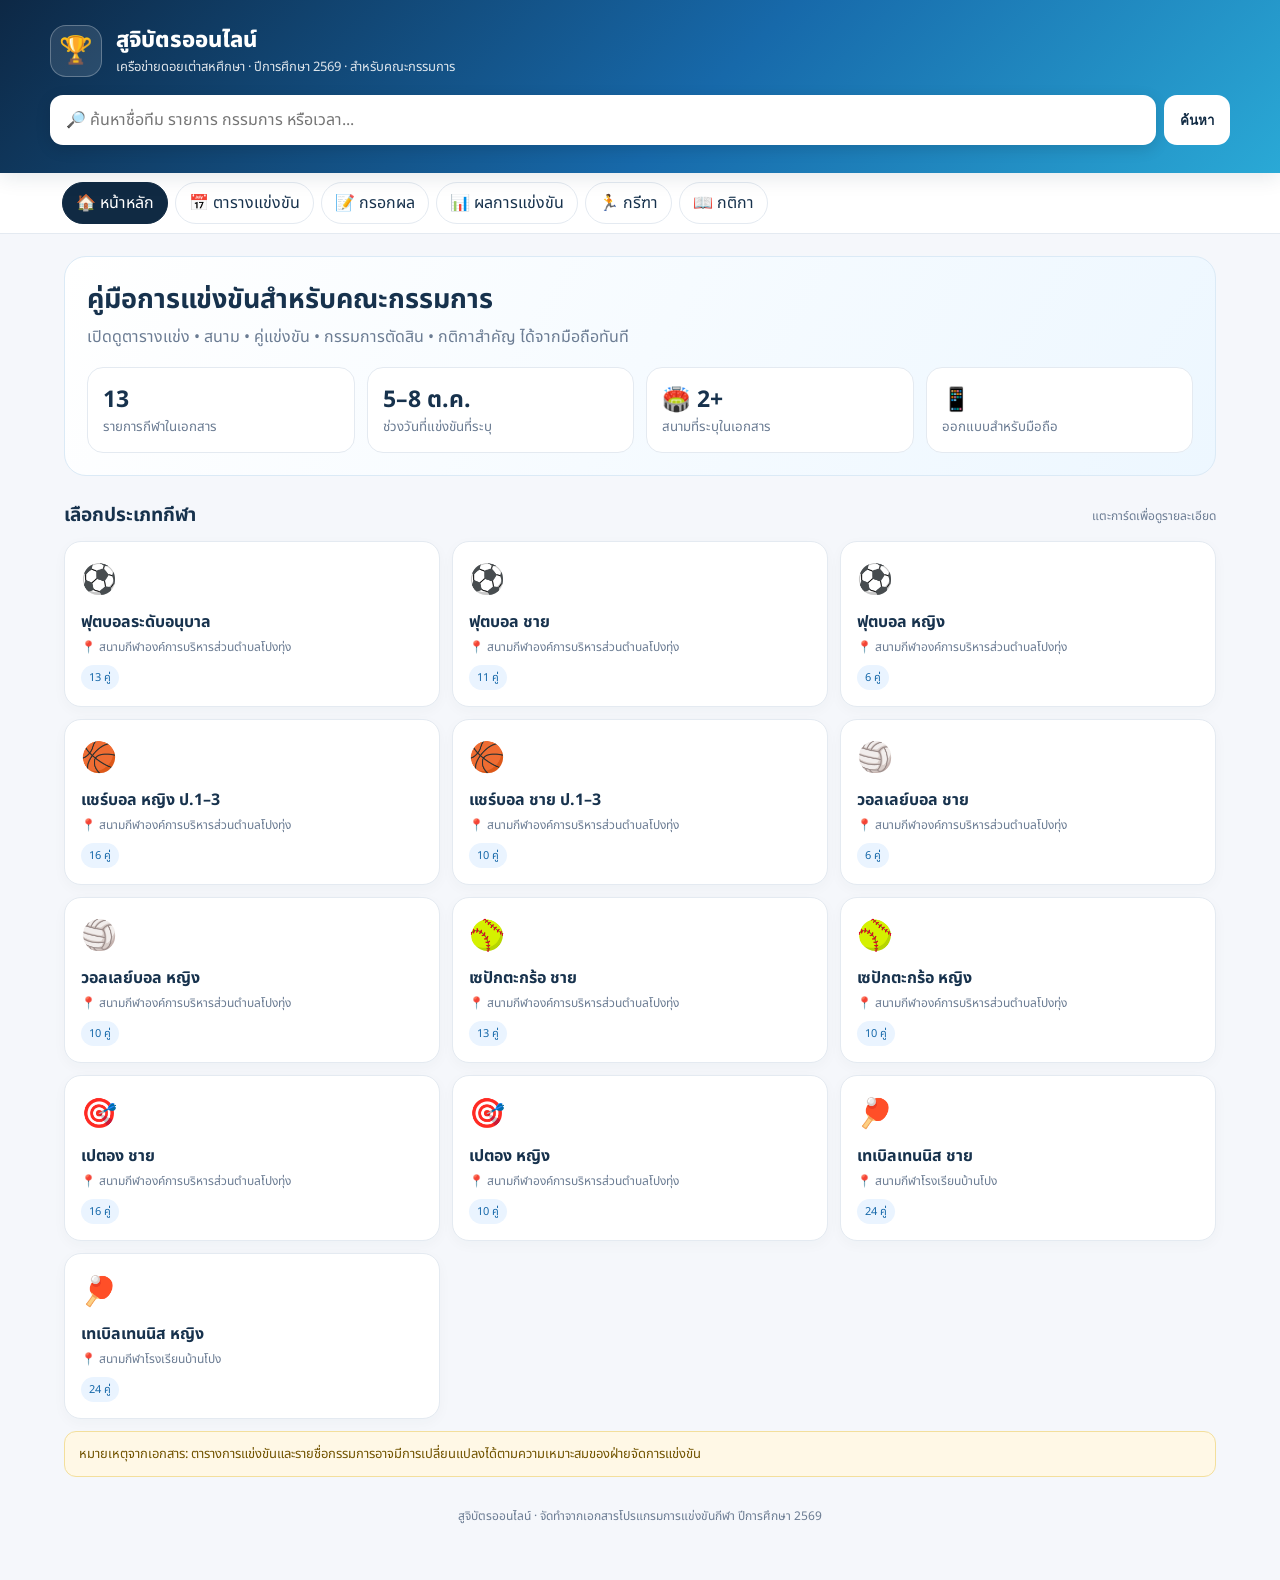
==== index.html @ 62647e03 "Add files via upload" ====
<!doctype html>
<html lang="th">
<head>
<meta charset="utf-8">
<meta name="viewport" content="width=device-width,initial-scale=1">
<title>สูจิบัตรออนไลน์ | เครือข่ายดอยเต่าสหศึกษา ปีการศึกษา 2569</title>
<meta name="description" content="สูจิบัตรออนไลน์และตารางการแข่งขัน สำหรับคณะกรรมการ เครือข่ายดอยเต่าสหศึกษา ปีการศึกษา 2569">
<link rel="preconnect" href="https://fonts.googleapis.com">
<link rel="preconnect" href="https://fonts.gstatic.com" crossorigin>
<link href="https://fonts.googleapis.com/css2?family=Noto+Sans+Thai:wght@400;500;600;700;800&display=swap" rel="stylesheet">
<style>
:root{--navy:#102a43;--blue:#1677ff;--sky:#eaf4ff;--gold:#f5b942;--green:#18a673;--red:#e55353;--bg:#f5f7fb;--card:#fff;--text:#17324d;--muted:#6b7c93;--line:#e4eaf1}
*{box-sizing:border-box}html{scroll-behavior:smooth}body{margin:0;background:var(--bg);color:var(--text);font-family:"Noto Sans Thai",sans-serif}
header{background:linear-gradient(135deg,#0d2845,#1769aa 55%,#2aa9d6);color:#fff;padding:24px 18px 28px;position:sticky;top:0;z-index:10;box-shadow:0 4px 20px #0b29451c}
.wrap{max-width:1180px;margin:auto}.brand{display:flex;gap:14px;align-items:center}.logo{width:52px;height:52px;border-radius:16px;background:#ffffff1c;border:1px solid #ffffff45;display:grid;place-items:center;font-size:27px}.title{font-size:22px;font-weight:800}.sub{opacity:.86;font-size:13px}
.search{margin-top:18px;display:flex;gap:8px}.search input{flex:1;padding:13px 16px;border:0;border-radius:13px;font:inherit;outline:none;box-shadow:0 4px 15px #0002}.search button{border:0;border-radius:13px;padding:0 16px;background:#fff;color:var(--navy);font-weight:700;cursor:pointer}
nav{background:#fff;border-bottom:1px solid var(--line);position:sticky;top:121px;z-index:9}.nav{display:flex;gap:7px;overflow:auto;padding:9px 12px}.nav button{white-space:nowrap;border:1px solid var(--line);background:#fff;color:var(--text);border-radius:999px;padding:8px 13px;font:inherit;cursor:pointer}.nav button.active{background:var(--navy);color:#fff;border-color:var(--navy)}
main{padding:22px 14px 55px}.hero{background:linear-gradient(120deg,#fff,#edf7ff);border:1px solid #dbeaf6;border-radius:22px;padding:22px;margin-bottom:18px}.hero h1{margin:0 0 5px;font-size:27px}.hero p{margin:0;color:var(--muted)}.cards{display:grid;grid-template-columns:repeat(4,1fr);gap:12px;margin-top:18px}.stat{background:#fff;border:1px solid var(--line);border-radius:16px;padding:15px}.stat b{font-size:23px}.stat small{display:block;color:var(--muted)}
.section-title{display:flex;align-items:center;justify-content:space-between;margin:25px 0 11px}.section-title h2{font-size:19px;margin:0}.section-title span{font-size:12px;color:var(--muted)}
.grid{display:grid;grid-template-columns:repeat(3,1fr);gap:12px}.sport{background:var(--card);border:1px solid var(--line);border-radius:17px;padding:16px;cursor:pointer;transition:.18s;box-shadow:0 4px 14px #17324d08}.sport:hover{transform:translateY(-2px);box-shadow:0 8px 24px #17324d14}.sport .icon{font-size:29px}.sport h3{margin:8px 0 4px;font-size:16px}.sport p{margin:0;color:var(--muted);font-size:12px}.tag{display:inline-block;margin-top:9px;background:var(--sky);color:#1769aa;border-radius:999px;padding:4px 8px;font-size:11px}
.panel{display:none}.panel.active{display:block}.back{border:0;background:#eaf4ff;color:#1264a0;border-radius:10px;padding:8px 12px;font:inherit;cursor:pointer;margin-bottom:12px}
.filters{display:flex;gap:8px;flex-wrap:wrap;margin:10px 0}.filters select,.filters input{padding:9px 11px;border:1px solid var(--line);border-radius:10px;background:#fff;font:inherit}
.table-wrap{background:#fff;border:1px solid var(--line);border-radius:15px;overflow:auto}table{width:100%;border-collapse:collapse;min-width:720px}th,td{padding:10px 11px;border-bottom:1px solid var(--line);font-size:13px;text-align:left}th{background:#f4f7fa;position:sticky;top:0;z-index:1}tr:last-child td{border-bottom:0}.match{font-weight:700}.time{color:#1264a0;font-weight:800}.ref{color:#596d82}
.rule{background:#fff;border:1px solid var(--line);border-radius:15px;padding:16px;margin-top:13px}.rule h3{margin:0 0 8px;font-size:16px}.rule ol{margin:0;padding-left:22px}.rule li{margin:5px 0;font-size:13px}
.score-btn{border:0;background:#1677ff;color:#fff;border-radius:10px;padding:8px 12px;font:inherit;font-weight:700;cursor:pointer}.score-btn.secondary{background:#eef4f9;color:#17324d}.score-input{width:72px;padding:9px;border:1px solid var(--line);border-radius:9px;text-align:center;font-size:18px;font-weight:800}.score-form{display:flex;align-items:center;gap:8px;flex-wrap:wrap}.status{display:inline-block;padding:4px 8px;border-radius:999px;font-size:11px;font-weight:700}.status.finished{background:#e8f7ef;color:#087443}.status.live{background:#fff1e4;color:#a04d00}.status.pending{background:#eef2f6;color:#64748b}.winner{font-weight:800;color:#087443}.notice{background:#fff8e6;border:1px solid #f3df9c;color:#725400;padding:12px 14px;border-radius:12px;font-size:13px;margin:12px 0}
.empty{text-align:center;color:var(--muted);padding:35px}.footer{margin-top:30px;text-align:center;color:var(--muted);font-size:12px}
@media(max-width:850px){.cards{grid-template-columns:repeat(2,1fr)}.grid{grid-template-columns:repeat(2,1fr)}nav{top:121px}}
@media(max-width:560px){header{position:relative}.title{font-size:18px}.sub{font-size:11px}.cards,.grid{grid-template-columns:1fr}.hero h1{font-size:22px}.search button{display:none}nav{position:sticky;top:0}}
</style>
</head>
<body>
<header>
 <div class="wrap">
  <div class="brand"><div class="logo">🏆</div><div><div class="title">สูจิบัตรออนไลน์</div><div class="sub">เครือข่ายดอยเต่าสหศึกษา · ปีการศึกษา 2569 · สำหรับคณะกรรมการ</div></div></div>
  <div class="search"><input id="globalSearch" placeholder="🔎 ค้นหาชื่อทีม รายการ กรรมการ หรือเวลา..."><button onclick="doSearch()">ค้นหา</button></div>
 </div>
</header>
<nav><div class="wrap nav">
<button class="active" onclick="showHome(this)">🏠 หน้าหลัก</button>
<button onclick="showAll(this)">📅 ตารางแข่งขัน</button>
<button onclick="showScore(this)">📝 กรอกผล</button>
<button onclick="showResults(this)">📊 ผลการแข่งขัน</button>
<button onclick="showAthletics(this)">🏃 กรีฑา</button>
<button onclick="showRules(this)">📖 กติกา</button>
</div></nav>
<main class="wrap">
<section id="home" class="panel active">
 <div class="hero"><h1>คู่มือการแข่งขันสำหรับคณะกรรมการ</h1><p>เปิดดูตารางแข่ง • สนาม • คู่แข่งขัน • กรรมการตัดสิน • กติกาสำคัญ ได้จากมือถือทันที</p>
  <div class="cards"><div class="stat"><b>13</b><small>รายการกีฬาในเอกสาร</small></div><div class="stat"><b>5–8 ต.ค.</b><small>ช่วงวันที่แข่งขันที่ระบุ</small></div><div class="stat"><b>🏟️ 2+</b><small>สนามที่ระบุในเอกสาร</small></div><div class="stat"><b>📱</b><small>ออกแบบสำหรับมือถือ</small></div></div>
 </div>
 <div class="section-title"><h2>เลือกประเภทกีฬา</h2><span>แตะการ์ดเพื่อดูรายละเอียด</span></div>
 <div id="sportGrid" class="grid"></div>
 <div class="notice">หมายเหตุจากเอกสาร: ตารางการแข่งขันและรายชื่อกรรมการอาจมีการเปลี่ยนแปลงได้ตามความเหมาะสมของฝ่ายจัดการแข่งขัน</div>
</section>

<section id="all" class="panel"><button class="back" onclick="goHome()">← กลับหน้าหลัก</button><div class="section-title"><h2>ตารางการแข่งขันทั้งหมด</h2><span id="countAll"></span></div><div class="filters"><select id="sportFilter" onchange="renderAll()"></select><select id="dateFilter" onchange="renderAll()"><option value="">ทุกวัน</option><option>5 ต.ค.69</option><option>6 ต.ค.69</option><option>7 ต.ค.69</option><option>8 ต.ค.69</option></select></div><div id="allTable"></div></section>

<section id="detail" class="panel"><button class="back" onclick="goHome()">← กลับประเภทกีฬา</button><div id="detailContent"></div></section>


<section id="score" class="panel"><button class="back" onclick="goHome()">← กลับหน้าหลัก</button><div class="hero"><h1>📝 กรอกผลการแข่งขัน</h1><p>กรรมการกรอกคะแนนแล้วกดบันทึก ข้อมูลจะส่งเข้าฐานข้อมูลกลาง</p></div><div class="notice" id="apiNotice">กำลังตรวจสอบการเชื่อมต่อฐานข้อมูล...</div><div class="filters"><select id="scoreSport" onchange="renderScoreMatches()"></select><select id="scoreDate" onchange="renderScoreMatches()"><option value="">ทุกวัน</option><option>5 ต.ค.69</option><option>6 ต.ค.69</option><option>7 ต.ค.69</option><option>8 ต.ค.69</option></select><input id="scoreSearch" oninput="renderScoreMatches()" placeholder="ค้นหาทีม / คู่..."></div><div id="scoreTable"></div></section>

<section id="results" class="panel"><button class="back" onclick="goHome()">← กลับหน้าหลัก</button><div class="hero"><h1>📊 ผลการแข่งขัน</h1><p>ผลที่บันทึกจากคณะกรรมการทั้งหมด แสดงจากฐานข้อมูลกลาง</p></div><div class="filters"><select id="resultSport" onchange="renderResults()"></select><select id="resultStatus" onchange="renderResults()"><option value="">ทุกสถานะ</option><option value="finished">แข่งขันเสร็จ</option><option value="live">กำลังแข่งขัน</option><option value="pending">ยังไม่แข่ง</option></select></div><div id="resultTable"></div></section>

<section id="athletics" class="panel"><button class="back" onclick="goHome()">← กลับหน้าหลัก</button><div class="hero"><h1>🏃 กรีฑา</h1><p>ประเภทการแข่งขันและตารางช่องวิ่ง ปีการศึกษา 2569</p></div><div id="athTable"></div></section>

<section id="rules" class="panel"><button class="back" onclick="goHome()">← กลับหน้าหลัก</button><div class="section-title"><h2>กติกาและหมายเหตุ</h2></div><div id="rulesContent"></div></section>
<div class="footer">สูจิบัตรออนไลน์ · จัดทำจากเอกสารโปรแกรมการแข่งขันกีฬา ปีการศึกษา 2569</div>
</main>

<script>
const sports=[
{n:"ฟุตบอลระดับอนุบาล",icon:"⚽",venue:"สนามกีฬาองค์การบริหารส่วนตำบลโปงทุ่ง",rules:["ผู้เล่นลงสนามฝั่งละ 5 คน รวมผู้รักษาประตู","ทีมชนะ 3 คะแนน เสมอ 1 คะแนน แพ้ 0 คะแนน","เปลี่ยนตัวเข้า-ออกสนามได้ตลอดเวลา","แต้มเท่ากันให้นับลูกได้เสีย หากยังเท่ากันให้จับฉลาก","รอบรองและรอบชิง หากเสมอให้ยิงจุดโทษ","ครึ่งละ 10 นาที พักครึ่ง 5 นาที"],matches:[
["1","6 ต.ค.69","09.00","ชุมชนดอยเต่า","แม่บวน","A","นายตรีวุธ ปูนพันธ์ฉาย"],["2","6 ต.ค.69","09.30","แม่ตูบ","บ้านไร่","B","นายทวีศักดิ์ สิงห์ทะ"],["3","6 ต.ค.69","10.00","ฉิมพลี","เกาะหลวง","B","นายเฉลิมพล จันทร์แดง"],["4","6 ต.ค.69","10.30","ชุมชนดอยเต่า","งิ้วสูง","A","นายตรีวุธ ปูนพันธ์ฉาย"],["5","6 ต.ค.69","11.00","แม่ตูบ","ฉิมพลี","B","นายทวีศักดิ์ สิงห์ทะ"],["6","6 ต.ค.69","11.30","บ้านไร่","เกาะหลวง","B","นายเฉลิมพล จันทร์แดง"],["7","6 ต.ค.69","13.00","แม่บวน","งิ้วสูง","A","นายตรีวุธ ปูนพันธ์ฉาย"],["8","6 ต.ค.69","13.30","แม่ตูบ","เกาะหลวง","B","นายทวีศักดิ์ สิงห์ทะ"],["9","6 ต.ค.69","14.00","บ้านไร่","ฉิมพลี","B","นายเฉลิมพล จันทร์แดง"],["10","7 ต.ค.69","09.00","ที่ 1 สาย A","ที่ 2 สาย B","",""],["11","7 ต.ค.69","09.30","ที่ 1 สาย B","ที่ 2 สาย A","",""],["12","7 ต.ค.69","10.00","ผู้แพ้คู่ 10","ผู้แพ้คู่ 11","ชิงที่ 3",""],["13","7 ต.ค.69","10.30","ผู้ชนะคู่ 10","ผู้ชนะคู่ 11","ชิงที่ 1",""]]},
{n:"ฟุตบอล ชาย",icon:"⚽",venue:"สนามกีฬาองค์การบริหารส่วนตำบลโปงทุ่ง",rules:["ผู้เล่นลงสนามฝั่งละ 7 คน รวมผู้รักษาประตู","ทีมชนะ 3 คะแนน เสมอ 1 คะแนน แพ้ 0 คะแนน","เปลี่ยนตัวได้ 5 คน รวมผู้รักษาประตู และผู้เล่นที่ออกแล้วลงกลับไม่ได้","แต้มเท่ากันให้นับลูกได้เสีย หากยังเท่ากันให้จับฉลาก","รอบรองและรอบชิง หากเสมอให้ยิงจุดโทษ","ครึ่งละ 15 นาที พักครึ่ง 5 นาที","สวมถุงเท้ายาวและสนับหน้าแข้ง (ถ้ามี)","ใบเหลือง 2 ใบ พัก 1 นัด และล้างใบเหลืองในรอบรอง","ใบแดง พักการแข่งขัน 1 นัด"],matches:[
["1","6 ต.ค.69","08.00","ฉิมพลี","บ้านโปง","A","นายทนงศักดิ์ แก้ววงษ์"],["2","6 ต.ค.69","09.00","เกาะหลวง","แม่บวน","B","นายวัฒธีระ หนูขาว"],["3","6 ต.ค.69","10.00","ฉิมพลี","แม่ตูบ","A","นายเจษฎา ถาเป็ง"],["4","6 ต.ค.69","11.00","เกาะหลวง","ชุมชนดอยเต่า","B","นายมานพ บุปผาศรีธารา"],["5","6 ต.ค.69","12.00","บ้านโปง","แม่ตูบ","A","นายมติชน รู้เที่ยง"],["6","6 ต.ค.69","13.00","แม่บวน","ชุมชนดอยเต่า","B","นายทนงศักดิ์ แก้ววงษ์"],["7","7 ต.ค.69","09.00","ที่ 1 สาย A","ที่ 2 สาย B","",""],["8","7 ต.ค.69","10.00","ที่ 1 สาย B","ที่ 2 สาย A","",""],["9","7 ต.ค.69","13.00","ผู้แพ้คู่ 7","ผู้แพ้คู่ 8","ชิงที่ 3",""],["10","8 ต.ค.69","14.30","มัธยม","VIP","",""],["11","8 ต.ค.69","15.30","ผู้ชนะคู่ 7","ผู้ชนะคู่ 8","ชิงที่ 1",""]]},
{n:"ฟุตบอล หญิง",icon:"⚽",venue:"สนามกีฬาองค์การบริหารส่วนตำบลโปงทุ่ง",rules:["ผู้เล่นลงสนามฝั่งละ 7 คน รวมผู้รักษาประตู","ทีมชนะ 3 คะแนน เสมอ 1 คะแนน แพ้ 0 คะแนน","เปลี่ยนตัวเข้า-ออกสนามได้ตลอดเวลา","แต้มเท่ากันให้นับลูกได้เสีย หากยังเท่ากันให้จับฉลาก","รอบรองและรอบชิง หากเสมอให้ยิงจุดโทษ","ครึ่งละ 10 นาที พักครึ่ง 5 นาที"],matches:[
["1","6 ต.ค.69","14.00","บ้านแม่ตูบ","บ้านเกาะหลวง","","นายเจษฎา ถาเป็ง"],["2","6 ต.ค.69","15.00","บ้านแม่บวน","บ้านฉิมพลี","","นายทนงศักดิ์ แก้ววงษ์"],["3","7 ต.ค.69","11.00","บ้านเกาะหลวง","บ้านฉิมพลี","","นายมติชน รู้เที่ยง"],["4","7 ต.ค.69","12.00","บ้านแม่ตูบ","บ้านแม่บวน","","นายวัฒธีระ หนูขาว"],["5","7 ต.ค.69","14.00","บ้านฉิมพลี","บ้านแม่ตูบ","","นายมติชน รู้เที่ยง"],["6","7 ต.ค.69","15.00","บ้านแม่บวน","บ้านเกาะหลวง","","นายมานพ บุปผาศรีธารา"]]},
{n:"แชร์บอล หญิง ป.1–3",icon:"🏀",venue:"สนามกีฬาองค์การบริหารส่วนตำบลโปงทุ่ง",rules:["ทีมแข่งขันทีมละ 7 คน","รอบคัดเลือกและรอบรอง ครึ่งละ 10 นาที พัก 5 นาที","รอบชิงที่ 3 และรอบชิงชนะเลิศ ครึ่งละ 15 นาที พัก 10 นาที"],matches:[
["1","5 ต.ค.69","08.00","ชุมชนดอยเต่า","เกาะหลวง","A","นายรัตติศาสตร์ อินต๊ะ"],["2","5 ต.ค.69","08.40","ฉิมพลี","บ้านโปง","B","นายไมตรี บรรพตตระหง่าน"],["3","5 ต.ค.69","09.20","ชุมชนดอยเต่า","แม่ตูบ","A","นายมานพ บุปผาศรีธารา"],["4","5 ต.ค.69","10.00","ฉิมพลี","โปงทุ่ง","B","นายรัตติศาสตร์ อินต๊ะ"],["5","5 ต.ค.69","10.40","ชุมชนดอยเต่า","บ้านไร่","A","นายไมตรี บรรพตตระหง่าน"],["6","5 ต.ค.69","11.20","ฉิมพลี","แม่บวน","B","นายมานพ บุปผาศรีธารา"],["7","5 ต.ค.69","12.00","เกาะหลวง","แม่ตูบ","A","นายรัตติศาสตร์ อินต๊ะ"],["8","5 ต.ค.69","12.40","บ้านโปง","โปงทุ่ง","B","นายไมตรี บรรพตตระหง่าน"],["9","5 ต.ค.69","13.20","เกาะหลวง","บ้านไร่","A","นายมานพ บุปผาศรีธารา"],["10","5 ต.ค.69","14.00","บ้านโปง","แม่บวน","B","นายไมตรี บรรพตตระหง่าน"],["11","5 ต.ค.69","14.40","แม่ตูบ","บ้านไร่","A","นายรัตติศาสตร์ อินต๊ะ"],["12","5 ต.ค.69","15.20","โปงทุ่ง","แม่บวน","B","นายมานพ บุปผาศรีธารา"],["13","6 ต.ค.69","09.00","ที่ 1 สาย A","ที่ 2 สาย B","",""],["14","6 ต.ค.69","09.40","ที่ 1 สาย B","ที่ 2 สาย A","",""],["15","6 ต.ค.69","11.00","ผู้แพ้คู่ 13","ผู้แพ้คู่ 14","ชิงที่ 3",""],["16","6 ต.ค.69","11.40","ผู้ชนะคู่ 13","ผู้ชนะคู่ 14","ชิงที่ 1",""]]},
{n:"แชร์บอล ชาย ป.1–3",icon:"🏀",venue:"สนามกีฬาองค์การบริหารส่วนตำบลโปงทุ่ง",rules:["ทีมแข่งขันทีมละ 7 คน","รอบคัดเลือกและรอบรอง ครึ่งละ 10 นาที พัก 5 นาที","รอบชิงที่ 3 และรอบชิงชนะเลิศ ครึ่งละ 15 นาที พัก 10 นาที"],matches:[
["1","5 ต.ค.69","08.00","ถิ่นสำราญ","เกาะหลวง","A","นายเจษฎา ถาเป็ง"],["2","5 ต.ค.69","08.40","บ้านโปง","แม่บวน","B","นายทนงศักดิ์ แก้ววงษ์"],["3","5 ต.ค.69","09.20","ถิ่นสำราญ","ฉิมพลี","A","นายสาโรจน์ อินทะจักษุ์"],["4","5 ต.ค.69","10.00","บ้านโปง","บ้านไร่","B","นายเจษฎา ถาเป็ง"],["5","5 ต.ค.69","10.40","เกาะหลวง","ฉิมพลี","A","นายทนงศักดิ์ แก้ววงษ์"],["6","5 ต.ค.69","11.20","แม่บวน","บ้านไร่","B","นายสาโรจน์ อินทะจักษุ์"],["7","6 ต.ค.69","09.00","ที่ 1 สาย A","ที่ 2 สาย B","",""],["8","6 ต.ค.69","09.40","ที่ 1 สาย B","ที่ 2 สาย A","",""],["9","6 ต.ค.69","11.00","ผู้แพ้คู่ 7","ผู้แพ้คู่ 8","ชิงที่ 3",""],["10","6 ต.ค.69","11.40","ผู้ชนะคู่ 7","ผู้ชนะคู่ 8","ชิงที่ 1",""]]},
{n:"วอลเลย์บอล ชาย",icon:"🏐",venue:"สนามกีฬาองค์การบริหารส่วนตำบลโปงทุ่ง",rules:["ชนะ 2 ใน 3 เซต","อันดับ 1 และ 2 ของสายเข้ารอบรองชนะเลิศ","เปลี่ยนตัวได้ตามคู่ของตน และผู้เล่นเดิมที่ออกสามารถกลับมาเล่นได้","ใช้กติกาและระเบียบของสมาคมวอลเลย์บอลแห่งประเทศไทยโดยอนุโลม","ทีมชนะได้ 3 คะแนน; คะแนนเท่ากันนับเซต และคะแนนรวมของแต่ละเซต"],matches:[
["1","6 ต.ค.69","09.00","บ้านเกาะหลวง","บ้านแม่บวน","","นายมนตรี ก๋องตา"],["2","6 ต.ค.69","10.00","บ้านไร่","ชุมชนบ้านดอยเต่า","","นายเอกพล ตายา"],["3","6 ต.ค.69","12.00","บ้านเกาะหลวง","บ้านไร่","","นางชลธิชา ไชยแก้ว"],["4","6 ต.ค.69","13.00","บ้านแม่บวน","ชุมชนบ้านดอยเต่า","","นายประการ เมืองมานิตย์"],["5","6 ต.ค.69","15.00","บ้านเกาะหลวง","ชุมชนบ้านดอยเต่า","","นางสาวอนุศรา นาใจ"],["6","6 ต.ค.69","16.00","บ้านแม่บวน","บ้านไร่","","นางสาวดวงฤดี สิงขรบรรจง"]]},
{n:"วอลเลย์บอล หญิง",icon:"🏐",venue:"สนามกีฬาองค์การบริหารส่วนตำบลโปงทุ่ง",rules:["ชนะ 2 ใน 3 เซต; อันดับ 1 และ 2 ของสายเข้ารอบรองชนะเลิศ","เปลี่ยนตัวได้ตามคู่ของตน และผู้เล่นเดิมที่ออกสามารถกลับมาเล่นได้","ใช้กติกาและระเบียบของสมาคมวอลเลย์บอลแห่งประเทศไทยโดยอนุโลม","ทีมชนะได้ 3 คะแนน; คะแนนเท่ากันนับเซต และคะแนนรวมของแต่ละเซต"],matches:[
["1","5 ต.ค.69","08.00","โปงทุ่ง","แม่บวน","A","นายเอกพล ตายา"],["2","5 ต.ค.69","09.00","บ้านโปง","ชุมชนดอยเต่า","B","นายมนตรี ก๋องตา"],["3","5 ต.ค.69","10.00","โปงทุ่ง","เกาะหลวง","A","นางชลธิชา ไชยแก้ว"],["4","5 ต.ค.69","11.00","บ้านโปง","บ้านไร่","B","นายประการ เมืองมานิตย์"],["5","5 ต.ค.69","12.00","แม่บวน","เกาะหลวง","A","น.ส.พิมพ์ประกาย วิริยาภิบาล"],["6","5 ต.ค.69","13.00","ชุมชนดอยเต่า","บ้านไร่","B","นางสาวอนุศรา นาใจ"],["7","5 ต.ค.69","14.00","ที่ 1 สาย A","ที่ 2 สาย B","",""],["8","5 ต.ค.69","15.00","ที่ 1 สาย B","ที่ 2 สาย A","",""],["9","5 ต.ค.69","16.00","ผู้แพ้คู่ 7","ผู้แพ้คู่ 8","ชิงที่ 3",""],["10","5 ต.ค.69","17.00","ผู้ชนะคู่ 7","ผู้ชนะคู่ 8","ชิงที่ 1",""]]},
{n:"เซปักตะกร้อ ชาย",icon:"🥎",venue:"สนามกีฬาองค์การบริหารส่วนตำบลโปงทุ่ง",rules:["ผลแพ้-ชนะใช้ระบบ 2 ใน 3 เซต","แข่งขันเซตละ 15 แต้ม; หากเสมอให้ถึง 17 แต้มก่อน","การเสิร์ฟเปลี่ยนฝั่งละ 1 ครั้ง ไม่ว่าทีมใดได้หรือเสียคะแนน","เซตที่ 3 เมื่อทีมใดถึง 8 แต้มให้สลับข้าง","รายละเอียดอื่นให้ยึดกติกาตามเอกสารการแข่งขัน"],matches:[
["1","6 ต.ค.69","09.00","เกาะหลวง","แม่ตูบ","A","นายธวัฒน์ อินต๊ะก๋อง"],["2","6 ต.ค.69","10.00","บ้านโปง","ฉิมพลี","B","นายมงคล วงค์กันยา"],["3","6 ต.ค.69","11.00","แม่บวน","บ้านไร่","B","นายฉลอง ใจเร่ง"],["4","6 ต.ค.69","12.00","เกาะหลวง","งิ้วสูง","A","นายนพรัตน์ เจริญผล"],["5","6 ต.ค.69","13.00","บ้านโปง","แม่บวน","B","นายสรรค์ธวัฒน์ สมป้อม"],["6","6 ต.ค.69","14.00","ฉิมพลี","บ้านไร่","B","นายมงคล วงค์กันยา"],["7","6 ต.ค.69","15.00","แม่ตูบ","งิ้วสูง","A","นายธวัฒน์ อินต๊ะก๋อง"],["8","6 ต.ค.69","16.00","บ้านโปง","บ้านไร่","B","นายนพรัตน์ เจริญผล"],["9","6 ต.ค.69","17.00","ฉิมพลี","แม่บวน","B","นายฉลอง ใจเร่ง"],["10","7 ต.ค.69","09.00","ที่ 1 สาย A","ที่ 2 สาย B","",""],["11","7 ต.ค.69","10.00","ที่ 1 สาย B","ที่ 2 สาย A","",""],["12","7 ต.ค.69","13.00","ผู้แพ้คู่ 10","ผู้แพ้คู่ 11","ชิงที่ 3",""],["13","7 ต.ค.69","14.00","ผู้ชนะคู่ 10","ผู้ชนะคู่ 11","ชิงที่ 1",""]]},
{n:"เซปักตะกร้อ หญิง",icon:"🥎",venue:"สนามกีฬาองค์การบริหารส่วนตำบลโปงทุ่ง",rules:["ผลแพ้-ชนะใช้ระบบ 2 ใน 3 เซต","แข่งขันเซตละ 15 แต้ม; หากเสมอให้ถึง 17 แต้มก่อน","การเสิร์ฟเปลี่ยนฝั่งละ 1 ครั้ง","เซตที่ 3 เมื่อทีมใดถึง 8 แต้มให้สลับข้าง","รายละเอียดอื่นให้ยึดกติกาตามเอกสารการแข่งขัน"],matches:[
["1","5 ต.ค.69","08.00","งิ้วสูง","ฉิมพลี","A","นายนพรัตน์ เจริญผล"],["2","5 ต.ค.69","09.00","บ้านไร่","เกาะหลวง","B","นายสรรค์ธวัฒน์ สมป้อม"],["3","5 ต.ค.69","10.00","งิ้วสูง","แม่บวน","A","นายฉลอง ใจเร่ง"],["4","5 ต.ค.69","11.00","บ้านไร่","บ้านโปง","B","นายมงคล วงค์กันยา"],["5","5 ต.ค.69","12.00","ฉิมพลี","แม่บวน","A","นายธวัฒน์ อินต๊ะก๋อง"],["6","5 ต.ค.69","13.00","เกาะหลวง","บ้านโปง","B","นายนพรัตน์ เจริญผล"],["7","5 ต.ค.69","14.00","ที่ 1 สาย A","ที่ 2 สาย B","",""],["8","5 ต.ค.69","15.00","ที่ 1 สาย B","ที่ 2 สาย A","",""],["9","5 ต.ค.69","16.00","ผู้แพ้คู่ 7","ผู้แพ้คู่ 8","ชิงที่ 3",""],["10","5 ต.ค.69","17.00","ผู้ชนะคู่ 7","ผู้ชนะคู่ 8","ชิงที่ 1",""]]},
{n:"เปตอง ชาย",icon:"🎯",venue:"สนามกีฬาองค์การบริหารส่วนตำบลโปงทุ่ง",rules:["รอบแรก 1 เซต 13 คะแนน","รอบรองชนะเลิศ–ชิงชนะเลิศ 2 ใน 3 เซต เซตละ 11 คะแนน","มาช้ากว่า 15 นาที ปรับแพ้ทุกเซตการแข่งขัน","รอบแรกอันดับ 1 และ 2 ของแต่ละสายผ่านเข้ารอบ","แต้มเท่ากันนับลูกได้เสีย หากเท่ากันให้จับฉลาก","นอกเหนือจากนี้ยึดกติกาสมาคมเปตองแห่งประเทศไทย"],matches:[
["1","6 ต.ค.69","08.00","ชุมชนดอยเต่า","ฉิมพลี","A","นางศุกร์ศิริ ก๋องตา"],["2","6 ต.ค.69","09.00","ผาจุก","แม่บวน","B","นางสาวมยุรา มณีเกี๋ยง"],["3","6 ต.ค.69","10.00","ชุมชนดอยเต่า","บ้านโปง","A","นางสาวชนันท์ธิดา สานา"],["4","6 ต.ค.69","11.00","ผาจุก","โปงทุ่ง","B","นางสาววารุณี ยศคำ"],["5","6 ต.ค.69","12.00","ฉิมพลี","บ้านโปง","A","นางสาวพิกุล ชมภู"],["6","6 ต.ค.69","13.00","แม่บวน","โปงทุ่ง","B","นางนภาลักษณ์ คำมะนาง"],["7","6 ต.ค.69","14.00","บ้านถิ่นสำราญ","บ้านไร่","C","นางศุกร์ศิริ ก๋องตา"],["8","6 ต.ค.69","15.00","บ้านเกาะหลวง","บ้านงิ้วสูง","D","นางสาวพิกุล ชมภู"],["9","7 ต.ค.69","08.00","ที่ 1 สาย A","ที่ 2 สาย C","",""],["10","7 ต.ค.69","09.00","ที่ 1 สาย B","ที่ 2 สาย D","",""],["11","7 ต.ค.69","10.00","ที่ 1 สาย C","ที่ 2 สาย B","",""],["12","7 ต.ค.69","11.00","ที่ 1 สาย D","ที่ 2 สาย A","",""],["13","7 ต.ค.69","12.00","ผู้ชนะคู่ 9","ผู้ชนะคู่ 10","รอง",""],["14","7 ต.ค.69","13.00","ผู้ชนะคู่ 11","ผู้ชนะคู่ 12","รอง",""],["15","7 ต.ค.69","14.00","ผู้แพ้คู่ 13","ผู้แพ้คู่ 14","ชิงที่ 3",""],["16","7 ต.ค.69","15.00","ผู้ชนะคู่ 13","ผู้ชนะคู่ 14","ชิงที่ 1",""]]},
{n:"เปตอง หญิง",icon:"🎯",venue:"สนามกีฬาองค์การบริหารส่วนตำบลโปงทุ่ง",rules:["เอกสารระบุการแข่งขัน 2 สนามในวันที่ 6 ต.ค.69","ข้อมูลในเอกสารที่อ่านได้มีรายการแข่งขัน 10 คู่ตามรายละเอียดด้านล่าง","ตารางและกรรมการอาจมีการเปลี่ยนแปลงตามฝ่ายจัดการแข่งขัน"],matches:[
["1","6 ต.ค.69","08.00","ผาจุก","แม่ตูบ","A","นางสาวจิดาภา ดอกตือ"],["2","6 ต.ค.69","09.00","เกาะหลวง","งิ้วสูง","B","นางสาวนรารัตน์ มังคละ"],["3","6 ต.ค.69","10.00","ผาจุก","ฉิมพลี","A","นายศิริศักดิ์ จันทร์อ้าย"],["4","6 ต.ค.69","11.00","เกาะหลวง","บ้านโปง","B","นางสาวดารัตน์ แก้วเรือน"],["5","6 ต.ค.69","12.00","แม่ตูบ","ฉิมพลี","A","นางสาวกิตติยา แก้วคำตา"],["6","6 ต.ค.69","13.00","งิ้วสูง","บ้านโปง","B","นางสาวทาริกา ดุมครบุรี"],["7","6 ต.ค.69","08.00","บ้านไร่","ชุมชนดอยเต่า","C","นายศิริศักดิ์ จันทร์อ้าย"],["8","6 ต.ค.69","09.00","แม่บวน","โปงทุ่ง","D","นางสาวกิตติยา แก้วคำตา"],["9","6 ต.ค.69","10.00","บ้านไร่","ถิ่นสำราญ","C","นางสาวทาริกา ดุมครบุรี"],["10","6 ต.ค.69","11.00","ชุมชนดอยเต่า","ถิ่นสำราญ","C","นางสาวนรารัตน์ มังคละ"]]},
{n:"เทเบิลเทนนิส ชาย",icon:"🏓",venue:"สนามกีฬาโรงเรียนบ้านโปง",rules:["แข่งขันแพ้ชนะ 2 ใน 3 เซต","แต่ละเซต 11 คะแนน; ที่ 10–10 ต้องชนะห่าง 2 คะแนน","เซตที่ 3 เปลี่ยนแดนเมื่อฝ่ายหนึ่งถึง 5 คะแนน","สิทธิเลือกส่ง/รับ/แดนใช้การเสี่ยงโยนเหรียญ","กติกาอื่นยึดสมาคมเทเบิลเทนนิสแห่งประเทศไทย"],matches:[
["1","5 ต.ค.69","เริ่ม","แม่ตูบ","ชุมชนดอยเต่า","A","น.ส.ภาวิณี ปัญญาจักร์"],["2","5 ต.ค.69","แข่งขัน","ผาจุก","เกาะหลวง","B","นางสาวดวงดาว คำใส"],["3","5 ต.ค.69","เวลา","ฉิมพลี","สันติสุข","A","นายวรรณเศรษฐ์ ศรีสวัสดิ์"],["4","5 ต.ค.69","09.00น.","บ้านไร่","แม่บวน","B","นางสาวมัทนา พรหมมี"],["5","5 ต.ค.69","","แม่ตูบ","งิ้วสูง","A","นางสาววิไลพร วันเผด็จ"],["6","5 ต.ค.69","","ผาจุก","ถิ่นสำราญ","B","น.ส.ภาวิณี ปัญญาจักร์"],["7","5 ต.ค.69","","ชุมชนดอยเต่า","ฉิมพลี","A","นางสาวดวงดาว คำใส"],["8","5 ต.ค.69","","เกาะหลวง","บ้านไร่","B","นายวรรณเศรษฐ์ ศรีสวัสดิ์"],["9","5 ต.ค.69","","สันติสุข","งิ้วสูง","A","นางสาวมัทนา พรหมมี"],["10","5 ต.ค.69","","แม่บวน","ถิ่นสำราญ","B","นางสาววิไลพร วันเผด็จ"],["11","5 ต.ค.69","","แม่ตูบ","ฉิมพลี","A","น.ส.ภาวิณี ปัญญาจักร์"],["12","5 ต.ค.69","","ผาจุก","บ้านไร่","B","นางสาวดวงดาว คำใส"],["13","5 ต.ค.69","","ชุมชนดอยเต่า","งิ้วสูง","A","นายวรรณเศรษฐ์ ศรีสวัสดิ์"],["14","5 ต.ค.69","","เกาะหลวง","ถิ่นสำราญ","B","นางสาวมัทนา พรหมมี"],["15","5 ต.ค.69","","แม่ตูบ","สันติสุข","A","นางสาววิไลพร วันเผด็จ"],["16","5 ต.ค.69","","ผาจุก","แม่บวน","B","น.ส.ภาวิณี ปัญญาจักร์"],["17","5 ต.ค.69","","ฉิมพลี","งิ้วสูง","A","นายวรรณเศรษฐ์ ศรีสวัสดิ์"],["18","5 ต.ค.69","","บ้านไร่","ถิ่นสำราญ","B","นางสาวดวงดาว คำใส"],["19","5 ต.ค.69","","ชุมชนดอยเต่า","สันติสุข","A","นางสาวมัทนา พรหมมี"],["20","5 ต.ค.69","","เกาะหลวง","แม่บวน","B","นางสาววิไลพร วันเผด็จ"],["21","5 ต.ค.69","","ที่ 1 สาย A","ที่ 2 สาย B","",""],["22","5 ต.ค.69","","ที่ 1 สาย B","ที่ 2 สาย A","",""],["23","5 ต.ค.69","","ผู้แพ้คู่ 21","ผู้แพ้คู่ 22","ชิงที่ 3",""],["24","5 ต.ค.69","","ผู้ชนะคู่ 21","ผู้ชนะคู่ 22","ชิงที่ 1",""]]},
{n:"เทเบิลเทนนิส หญิง",icon:"🏓",venue:"สนามกีฬาโรงเรียนบ้านโปง",rules:["แข่งขันแพ้ชนะ 2 ใน 3 เซต","แต่ละเซต 11 คะแนน; ที่ 10–10 ต้องชนะห่าง 2 คะแนน","เซตที่ 3 เปลี่ยนแดนเมื่อฝ่ายหนึ่งถึง 5 คะแนน","สิทธิเลือกส่ง/รับ/แดนใช้การเสี่ยงโยนเหรียญ","กติกาอื่นยึดสมาคมเทเบิลเทนนิสแห่งประเทศไทย"],matches:[
["1","5 ต.ค.69","เริ่ม","ผาจุก","บ้านไร่","A","นางสาววีณา ปาโน"],["2","5 ต.ค.69","แข่งขัน","ชุมชนดอยเต่า","แม่ตูบ","B","นายสิทธิกร ใจปา"],["3","5 ต.ค.69","เวลา","งิ้วสูง","แม่บวน","A","นางสาวมนัสนันท์ สิทธิกัน"],["4","5 ต.ค.69","09.00น.","เกาะหลวง","ฉิมพลี","B","นางรุ่งทิวา ปัญญาแปง"],["5","5 ต.ค.69","","ผาจุก","สันติสุข","A","นางสาววีณา ปาโน"],["6","5 ต.ค.69","","ชุมชนดอยเต่า","บ้านโปง","B","นายนพรัตน์ เจริญผล"],["7","5 ต.ค.69","","บ้านไร่","งิ้วสูง","A","นางสาวมนัสนันท์ สิทธิกัน"],["8","5 ต.ค.69","","แม่ตูบ","เกาะหลวง","B","นายสิทธิกร ใจปา"],["9","5 ต.ค.69","","แม่บวน","สันติสุข","A","นางรุ่งทิวา ปัญญาแปง"],["10","5 ต.ค.69","","ฉิมพลี","บ้านโปง","B","นายนพรัตน์ เจริญผล"],["11","5 ต.ค.69","","ผาจุก","งิ้วสูง","A","นางสาววีณา ปาโน"],["12","5 ต.ค.69","","ชุมชนดอยเต่า","เกาะหลวง","B","นายสิทธิกร ใจปา"],["13","5 ต.ค.69","","บ้านไร่","สันติสุข","A","นางสาวมนัสนันท์ สิทธิกัน"],["14","5 ต.ค.69","","แม่ตูบ","บ้านโปง","B","นางสาวชรินทิพย์ แจ้คำ"],["15","5 ต.ค.69","","ผาจุก","แม่บวน","A","นางสาววีณา ปาโน"],["16","5 ต.ค.69","","ชุมชนดอยเต่า","ฉิมพลี","B","นายสิทธิกร ใจปา"],["17","5 ต.ค.69","","งิ้วสูง","สันติสุข","A","นางสาวชรินทิพย์ แจ้คำ"],["18","5 ต.ค.69","","เกาะหลวง","บ้านโปง","B","นายนพรัตน์ เจริญผล"],["19","5 ต.ค.69","","บ้านไร่","แม่บวน","A","นางสาวมนัสนันท์ สิทธิกัน"],["20","5 ต.ค.69","","แม่ตูบ","ฉิมพลี","B","นางสาวชรินทิพย์ แจ้คำ"],["21","5 ต.ค.69","","ที่ 1 สาย A","ที่ 2 สาย B","",""],["22","5 ต.ค.69","","ที่ 1 สาย B","ที่ 2 สาย A","",""],["23","5 ต.ค.69","","ผู้แพ้คู่ 21","ผู้แพ้คู่ 22","ชิงที่ 3",""],["24","5 ต.ค.69","","ผู้ชนะคู่ 21","ผู้ชนะคู่ 22","ชิงที่ 1",""]]}
];

const ath=[
["101","วิ่ง 50 เมตร","ชาย","อนุบาล"],["102","วิ่ง 50 เมตร","หญิง","อนุบาล"],["103","วิ่ง 70 เมตร","ชาย","อนุบาล"],["104","วิ่ง 70 เมตร","หญิง","อนุบาล"],
["105","วิ่ง 80 เมตร","ชาย","8"],["106","วิ่ง 80 เมตร","หญิง","8"],["107","วิ่ง 80 เมตร","ชาย","10"],["108","วิ่ง 80 เมตร","หญิง","10"],
["109","วิ่ง 100 เมตร","ชาย","8"],["110","วิ่ง 100 เมตร","หญิง","8"],["111","วิ่ง 100 เมตร","ชาย","10"],["112","วิ่ง 100 เมตร","หญิง","10"],["113","วิ่ง 100 เมตร","ชาย","12"],["114","วิ่ง 100 เมตร","หญิง","12"],
["115","วิ่ง 200 เมตร","ชาย","12"],["116","วิ่ง 200 เมตร","หญิง","12"],["117","4 x 50 เมตร","ชาย","อนุบาล"],["118","4 x 50 เมตร","หญิง","อนุบาล"],["119","4 x 50 เมตร","ชาย","8"],["120","4 x 50 เมตร","หญิง","8"],["121","4 x 50 เมตร","ชาย","10"],["122","4 x 50 เมตร","หญิง","10"],
["123","4 x 100 เมตร","ชาย","8"],["124","4 x 100 เมตร","หญิง","8"],["125","4 x 100 เมตร","ชาย","10"],["126","4 x 100 เมตร","หญิง","10"],["127","4 x 100 เมตร","ชาย","12"],["128","4 x 100 เมตร","หญิง","12"],["129","4 x 200 เมตร","ชาย","12"],["130","4 x 200 เมตร","หญิง","12"]
];

const API_URL = ""; // ใส่ URL Web App ของ Google Apps Script ที่นี่
let resultsData = {};
let currentUser = localStorage.getItem("committeeName") || "";

function matchKey(sport, matchNo){ return sport + "__" + matchNo; }
function apiReady(){ return API_URL && API_URL.startsWith("http"); }
async function loadResults(){
  if(!apiReady()){ apiNotice.textContent="ยังไม่ได้ตั้งค่า Google Apps Script: ใส่ URL ในตัวแปร API_URL ใน index.html ก่อนนำขึ้น GitHub"; return; }
  try{ const r=await fetch(API_URL+"?action=list&t="+Date.now()); resultsData=await r.json(); apiNotice.textContent="🟢 เชื่อมต่อฐานข้อมูลกลางแล้ว • ข้อมูลจะตรงกันทุกเครื่อง"; renderScoreMatches(); renderResults(); }
  catch(e){ apiNotice.textContent="🔴 เชื่อมต่อฐานข้อมูลไม่ได้ กรุณาตรวจสอบ URL Web App ของ Google Apps Script"; }
}
async function saveResult(sport, r){
  if(!apiReady()){ alert("ยังไม่ได้ตั้งค่า API_URL"); return; }
  currentUser=prompt("กรุณาระบุชื่อกรรมการผู้บันทึก", currentUser || "กรรมการ");
  if(!currentUser) return; localStorage.setItem("committeeName",currentUser);
  const a=document.getElementById("a_"+r[0]+"_"+sports.indexOf(sport)).value; const b=document.getElementById("b_"+r[0]+"_"+sports.indexOf(sport)).value;
  if(a===""||b===""||Number(a)<0||Number(b)<0){alert("กรุณากรอกคะแนนให้ครบ");return;}
  const payload={action:"save",sport:sport.n,matchNo:r[0],date:r[1],time:r[2],teamA:r[3],teamB:r[4],scoreA:Number(a),scoreB:Number(b),status:"finished",updatedBy:currentUser};
  try{ const rr=await fetch(API_URL+"?"+new URLSearchParams(payload)); const out=await rr.json(); if(out.ok){resultsData[matchKey(sport.n,r[0])]=payload; renderScoreMatches(); renderResults(); alert("บันทึกผลเรียบร้อยแล้ว");} else alert(out.error||"บันทึกไม่สำเร็จ"); }catch(e){alert("ไม่สามารถบันทึกข้อมูลได้");}
}
function showScore(b){hide();score.classList.add("active");setNav(b);scoreSport.innerHTML='<option value="">ทุกกีฬา</option>'+sports.map((s,i)=>`<option value="${i}">${esc(s.n)}</option>`).join("");renderScoreMatches();loadResults();}
function renderScoreMatches(){
 let si=scoreSport.value,d=scoreDate.value,q=(scoreSearch.value||"").toLowerCase(); let rows=[];
 sports.forEach((s,i)=>s.matches.forEach(r=>{let blob=[s.n,...r].join(" ").toLowerCase();if((!si||String(i)===si)&&(!d||r[1]===d)&&(!q||blob.includes(q)))rows.push({s,r});}));
 scoreTable.innerHTML='<div class="table-wrap"><table><thead><tr><th>กีฬา</th><th>คู่</th><th>เวลา</th><th>ทีม / รายการ</th><th>คะแนน</th><th>สถานะ</th><th>บันทึก</th></tr></thead><tbody>'+rows.map(({s,r})=>{let x=resultsData[matchKey(s.n,r[0])]||{};let st=x.status||"pending";return `<tr><td><b>${esc(s.n)}</b></td><td>${esc(r[0])}</td><td class="time">${esc(r[2])}</td><td>${esc(r[3])} vs ${esc(r[4])}</td><td><div class="score-form"><input class="score-input" id="a_${r[0]}_${sports.indexOf(s)}" type="number" min="0" value="${x.scoreA??""}"><b>:</b><input class="score-input" id="b_${r[0]}_${sports.indexOf(s)}" type="number" min="0" value="${x.scoreB??""}"></div></td><td><span class="status ${st}">${st==="finished"?"แข่งขันเสร็จ":st==="live"?"กำลังแข่งขัน":"ยังไม่แข่ง"}</span></td><td><button class="score-btn" onclick='saveResult(sports[${sports.indexOf(s)}],${JSON.stringify(r)})'>บันทึก</button></td></tr>`}).join('')+'</tbody></table></div>';
}
function showResults(b){hide();results.classList.add("active");setNav(b);resultSport.innerHTML='<option value="">ทุกกีฬา</option>'+sports.map((s,i)=>`<option value="${i}">${esc(s.n)}</option>`).join("");renderResults();loadResults();}
function renderResults(){let si=resultSport.value,st=resultStatus.value,rows=[];sports.forEach((s,i)=>s.matches.forEach(r=>{let x=resultsData[matchKey(s.n,r[0])];if(x&&(!si||String(i)===si)&&(!st||x.status===st))rows.push({s,r,x});}));if(!rows.length){resultTable.innerHTML='<div class="empty">ยังไม่มีผลการแข่งขันที่บันทึก</div>';return;}resultTable.innerHTML='<div class="table-wrap"><table><thead><tr><th>กีฬา</th><th>คู่</th><th>ทีม</th><th>ผล</th><th>ผู้ชนะ</th><th>บันทึกโดย</th></tr></thead><tbody>'+rows.map(({s,r,x})=>{let w=x.scoreA>x.scoreB?r[3]:x.scoreB>x.scoreA?r[4]:"เสมอ";return `<tr><td><b>${esc(s.n)}</b></td><td>${esc(r[0])}</td><td>${esc(r[3])} vs ${esc(r[4])}</td><td><b>${x.scoreA} : ${x.scoreB}</b></td><td class="winner">${esc(w)}</td><td>${esc(x.updatedBy||"—")}</td></tr>`}).join('')+'</tbody></table></div>'; }
function setNav(b){document.querySelectorAll(".nav button").forEach(x=>x.classList.remove("active"));if(b)b.classList.add("active");}
const icons=s=>s.icon;
function esc(x){return String(x??"").replace(/[&<>"']/g,m=>({"&":"&amp;","<":"&lt;",">":"&gt;",'"':"&quot;","'":"&#39;"}[m]))}
function renderSports(){sportGrid.innerHTML=sports.map((s,i)=>`<div class="sport" onclick="showSport(${i})"><div class="icon">${s.icon}</div><h3>${esc(s.n)}</h3><p>📍 ${esc(s.venue)}</p><span class="tag">${s.matches.length} คู่</span></div>`).join("")}
function table(rows, sportName){
 if(!rows.length)return '<div class="empty">ไม่พบรายการที่ค้นหา</div>';
 return `<div class="table-wrap"><table><thead><tr><th>คู่</th><th>วันที่</th><th>เวลา</th><th>ทีม / รายการ</th><th>สาย / รอบ</th><th>กรรมการตัดสิน</th></tr></thead><tbody>${rows.map(r=>`<tr><td class="match">${esc(r[0])}</td><td>${esc(r[1])}</td><td class="time">${esc(r[2])}</td><td><b>${esc(r[3])}</b> vs <b>${esc(r[4])}</b></td><td>${esc(r[5])}</td><td class="ref">${esc(r[6])||"—"}</td></tr>`).join("")}</tbody></table></div>`;
}
function showSport(i){hide();detail.classList.add("active");let s=sports[i];detailContent.innerHTML=`<div class="hero"><h1>${s.icon} ${esc(s.n)}</h1><p>📍 ${esc(s.venue)} · ${s.matches.length} คู่</p></div><div class="section-title"><h2>ตารางการแข่งขัน</h2></div>${table(s.matches,s.n)}<div class="section-title"><h2>กติกา / หมายเหตุ</h2></div><div class="rule"><ol>${s.rules.map(x=>`<li>${esc(x)}</li>`).join("")}</ol></div>`}
function hide(){document.querySelectorAll(".panel").forEach(x=>x.classList.remove("active"));window.scrollTo({top:0,behavior:"smooth"})}
function goHome(){hide();home.classList.add("active");document.querySelectorAll(".nav button").forEach((b,i)=>b.classList.toggle("active",i===0))}
function showHome(b){goHome();b.classList.add("active")}
function showAll(b){hide();all.classList.add("active");document.querySelectorAll(".nav button").forEach(x=>x.classList.remove("active"));b.classList.add("active");renderAll()}
function renderAll(){
 let f=sportFilter.value,d=dateFilter.value, rows=[];
 sports.forEach((s,si)=>s.matches.forEach(r=>{if((!f||String(si)===f)&&(!d||r[1]===d))rows.push({...r,sport:s.n,si})}));
 countAll.textContent=`${rows.length} คู่`;
 allTable.innerHTML=rows.length?`<div class="table-wrap"><table><thead><tr><th>กีฬา</th><th>คู่</th><th>วันที่</th><th>เวลา</th><th>ทีม / รายการ</th><th>กรรมการ</th></tr></thead><tbody>${rows.map(r=>`<tr><td><b>${esc(r.sport)}</b></td><td>${esc(r[0])}</td><td>${esc(r[1])}</td><td class="time">${esc(r[2])}</td><td>${esc(r[3])} vs ${esc(r[4])}</td><td class="ref">${esc(r[6])||"—"}</td></tr>`).join("")}</tbody></table></div>`:'<div class="empty">ไม่พบรายการ</div>';
}
function showAthletics(b){hide();athletics.classList.add("active");setNav(b);athTable.innerHTML=`<div class="table-wrap"><table><thead><tr><th>รายการ</th><th>ประเภทการแข่งขัน</th><th>เพศ</th><th>อายุ</th></tr></thead><tbody>${ath.map(r=>`<tr><td>${r[0]}</td><td><b>${r[1]}</b></td><td>${r[2]}</td><td>${r[3]}</td></tr>`).join("")}</tbody></table></div><div class="rule"><h3>การนับอายุนักกีฬา</h3><ol><li>อนุบาล: พ.ศ. 2563–2565</li><li>รุ่น 8: พ.ศ. 2561–2562</li><li>รุ่น 10: พ.ศ. 2559–2560</li><li>รุ่น 12: พ.ศ. 2557–2558</li><li>รุ่น 15: พ.ศ. 2554–2556</li></ol><p style="font-size:13px">เอกสารระบุให้ใช้สำเนาบัตรประชาชน หรือสำเนาสูติบัตร (ใบเกิด)</p></div>`;}
function showRules(b){hide();rules.classList.add("active");document.querySelectorAll(".nav button").forEach(x=>x.classList.remove("active"));b.classList.add("active");rulesContent.innerHTML=sports.map(s=>`<div class="rule"><h3>${s.icon} ${esc(s.n)}</h3><ol>${s.rules.map(x=>`<li>${esc(x)}</li>`).join("")}</ol></div>`).join("")}
function doSearch(){let q=globalSearch.value.trim().toLowerCase();if(!q)return;hide();all.classList.add("active");sportFilter.value="";dateFilter.value="";let rows=[];sports.forEach((s,si)=>s.matches.forEach(r=>{let blob=[s.n,...r].join(" ").toLowerCase();if(blob.includes(q))rows.push({...r,sport:s.n,si})}));countAll.textContent=`พบ ${rows.length} คู่`;allTable.innerHTML=rows.length?`<div class="table-wrap"><table><thead><tr><th>กีฬา</th><th>คู่</th><th>วันที่</th><th>เวลา</th><th>ทีม / รายการ</th><th>กรรมการ</th></tr></thead><tbody>${rows.map(r=>`<tr><td><b>${esc(r.sport)}</b></td><td>${esc(r[0])}</td><td>${esc(r[1])}</td><td class="time">${esc(r[2])}</td><td>${esc(r[3])} vs ${esc(r[4])}</td><td class="ref">${esc(r[6])||"—"}</td></tr>`).join("")}</tbody></table></div>`:'<div class="empty">ไม่พบข้อมูลที่ตรงกับคำค้น</div>'}
sportFilter.innerHTML='<option value="">ทุกกีฬา</option>'+sports.map((s,i)=>`<option value="${i}">${esc(s.n)}</option>`).join("");
renderSports();renderAll();
globalSearch.addEventListener("keydown",e=>{if(e.key==="Enter")doSearch()});
</script>
</body></html>
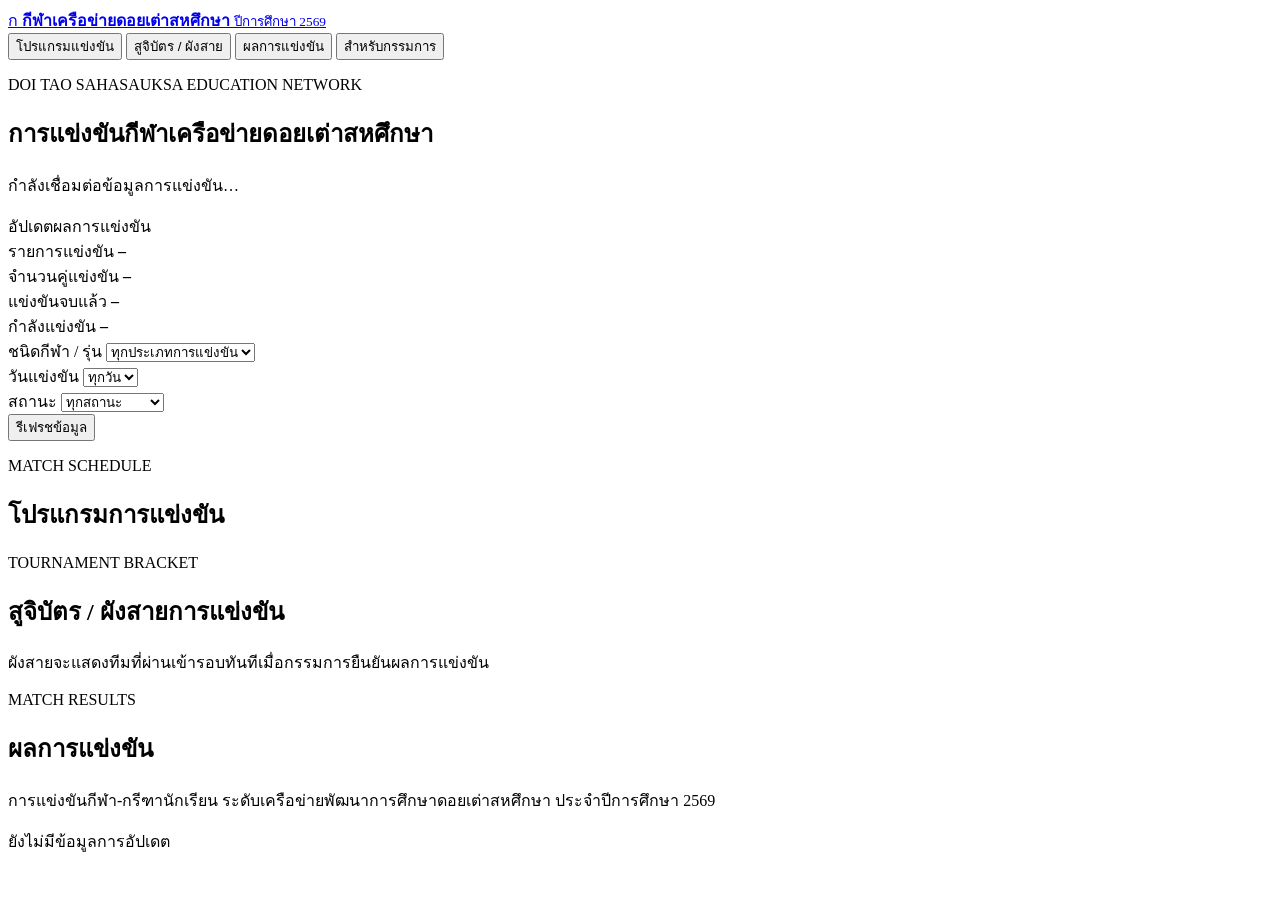
==== commit 50e99ff5: "Rename _2_GitHub_Pages.html to index.html" ====
--- a/index.html
+++ b/index.html
@@ -1,163 +1,183 @@
 <!doctype html>
 <html lang="th">
 <head>
-<meta charset="utf-8">
-<meta name="viewport" content="width=device-width,initial-scale=1">
-<title>สูจิบัตรออนไลน์ | เครือข่ายดอยเต่าสหศึกษา ปีการศึกษา 2569</title>
-<meta name="description" content="สูจิบัตรออนไลน์และตารางการแข่งขัน สำหรับคณะกรรมการ เครือข่ายดอยเต่าสหศึกษา ปีการศึกษา 2569">
-<link rel="preconnect" href="https://fonts.googleapis.com">
-<link rel="preconnect" href="https://fonts.gstatic.com" crossorigin>
-<link href="https://fonts.googleapis.com/css2?family=Noto+Sans+Thai:wght@400;500;600;700;800&display=swap" rel="stylesheet">
-<style>
-:root{--navy:#102a43;--blue:#1677ff;--sky:#eaf4ff;--gold:#f5b942;--green:#18a673;--red:#e55353;--bg:#f5f7fb;--card:#fff;--text:#17324d;--muted:#6b7c93;--line:#e4eaf1}
-*{box-sizing:border-box}html{scroll-behavior:smooth}body{margin:0;background:var(--bg);color:var(--text);font-family:"Noto Sans Thai",sans-serif}
-header{background:linear-gradient(135deg,#0d2845,#1769aa 55%,#2aa9d6);color:#fff;padding:24px 18px 28px;position:sticky;top:0;z-index:10;box-shadow:0 4px 20px #0b29451c}
-.wrap{max-width:1180px;margin:auto}.brand{display:flex;gap:14px;align-items:center}.logo{width:52px;height:52px;border-radius:16px;background:#ffffff1c;border:1px solid #ffffff45;display:grid;place-items:center;font-size:27px}.title{font-size:22px;font-weight:800}.sub{opacity:.86;font-size:13px}
-.search{margin-top:18px;display:flex;gap:8px}.search input{flex:1;padding:13px 16px;border:0;border-radius:13px;font:inherit;outline:none;box-shadow:0 4px 15px #0002}.search button{border:0;border-radius:13px;padding:0 16px;background:#fff;color:var(--navy);font-weight:700;cursor:pointer}
-nav{background:#fff;border-bottom:1px solid var(--line);position:sticky;top:121px;z-index:9}.nav{display:flex;gap:7px;overflow:auto;padding:9px 12px}.nav button{white-space:nowrap;border:1px solid var(--line);background:#fff;color:var(--text);border-radius:999px;padding:8px 13px;font:inherit;cursor:pointer}.nav button.active{background:var(--navy);color:#fff;border-color:var(--navy)}
-main{padding:22px 14px 55px}.hero{background:linear-gradient(120deg,#fff,#edf7ff);border:1px solid #dbeaf6;border-radius:22px;padding:22px;margin-bottom:18px}.hero h1{margin:0 0 5px;font-size:27px}.hero p{margin:0;color:var(--muted)}.cards{display:grid;grid-template-columns:repeat(4,1fr);gap:12px;margin-top:18px}.stat{background:#fff;border:1px solid var(--line);border-radius:16px;padding:15px}.stat b{font-size:23px}.stat small{display:block;color:var(--muted)}
-.section-title{display:flex;align-items:center;justify-content:space-between;margin:25px 0 11px}.section-title h2{font-size:19px;margin:0}.section-title span{font-size:12px;color:var(--muted)}
-.grid{display:grid;grid-template-columns:repeat(3,1fr);gap:12px}.sport{background:var(--card);border:1px solid var(--line);border-radius:17px;padding:16px;cursor:pointer;transition:.18s;box-shadow:0 4px 14px #17324d08}.sport:hover{transform:translateY(-2px);box-shadow:0 8px 24px #17324d14}.sport .icon{font-size:29px}.sport h3{margin:8px 0 4px;font-size:16px}.sport p{margin:0;color:var(--muted);font-size:12px}.tag{display:inline-block;margin-top:9px;background:var(--sky);color:#1769aa;border-radius:999px;padding:4px 8px;font-size:11px}
-.panel{display:none}.panel.active{display:block}.back{border:0;background:#eaf4ff;color:#1264a0;border-radius:10px;padding:8px 12px;font:inherit;cursor:pointer;margin-bottom:12px}
-.filters{display:flex;gap:8px;flex-wrap:wrap;margin:10px 0}.filters select,.filters input{padding:9px 11px;border:1px solid var(--line);border-radius:10px;background:#fff;font:inherit}
-.table-wrap{background:#fff;border:1px solid var(--line);border-radius:15px;overflow:auto}table{width:100%;border-collapse:collapse;min-width:720px}th,td{padding:10px 11px;border-bottom:1px solid var(--line);font-size:13px;text-align:left}th{background:#f4f7fa;position:sticky;top:0;z-index:1}tr:last-child td{border-bottom:0}.match{font-weight:700}.time{color:#1264a0;font-weight:800}.ref{color:#596d82}
-.rule{background:#fff;border:1px solid var(--line);border-radius:15px;padding:16px;margin-top:13px}.rule h3{margin:0 0 8px;font-size:16px}.rule ol{margin:0;padding-left:22px}.rule li{margin:5px 0;font-size:13px}
-.score-btn{border:0;background:#1677ff;color:#fff;border-radius:10px;padding:8px 12px;font:inherit;font-weight:700;cursor:pointer}.score-btn.secondary{background:#eef4f9;color:#17324d}.score-input{width:72px;padding:9px;border:1px solid var(--line);border-radius:9px;text-align:center;font-size:18px;font-weight:800}.score-form{display:flex;align-items:center;gap:8px;flex-wrap:wrap}.status{display:inline-block;padding:4px 8px;border-radius:999px;font-size:11px;font-weight:700}.status.finished{background:#e8f7ef;color:#087443}.status.live{background:#fff1e4;color:#a04d00}.status.pending{background:#eef2f6;color:#64748b}.winner{font-weight:800;color:#087443}.notice{background:#fff8e6;border:1px solid #f3df9c;color:#725400;padding:12px 14px;border-radius:12px;font-size:13px;margin:12px 0}
-.empty{text-align:center;color:var(--muted);padding:35px}.footer{margin-top:30px;text-align:center;color:var(--muted);font-size:12px}
-@media(max-width:850px){.cards{grid-template-columns:repeat(2,1fr)}.grid{grid-template-columns:repeat(2,1fr)}nav{top:121px}}
-@media(max-width:560px){header{position:relative}.title{font-size:18px}.sub{font-size:11px}.cards,.grid{grid-template-columns:1fr}.hero h1{font-size:22px}.search button{display:none}nav{position:sticky;top:0}}
-</style>
+  <meta charset="UTF-8">
+  <meta name="viewport" content="width=device-width, initial-scale=1.0">
+  <title>การแข่งขันกีฬาเครือข่ายดอยเต่าสหศึกษา ปีการศึกษา 2569</title>
+  <meta name="theme-color" content="#073b4c">
+  <link rel="stylesheet" href="style.css">
 </head>
 <body>
-<header>
- <div class="wrap">
-  <div class="brand"><div class="logo">🏆</div><div><div class="title">สูจิบัตรออนไลน์</div><div class="sub">เครือข่ายดอยเต่าสหศึกษา · ปีการศึกษา 2569 · สำหรับคณะกรรมการ</div></div></div>
-  <div class="search"><input id="globalSearch" placeholder="🔎 ค้นหาชื่อทีม รายการ กรรมการ หรือเวลา..."><button onclick="doSearch()">ค้นหา</button></div>
- </div>
-</header>
-<nav><div class="wrap nav">
-<button class="active" onclick="showHome(this)">🏠 หน้าหลัก</button>
-<button onclick="showAll(this)">📅 ตารางแข่งขัน</button>
-<button onclick="showScore(this)">📝 กรอกผล</button>
-<button onclick="showResults(this)">📊 ผลการแข่งขัน</button>
-<button onclick="showAthletics(this)">🏃 กรีฑา</button>
-<button onclick="showRules(this)">📖 กติกา</button>
-</div></nav>
-<main class="wrap">
-<section id="home" class="panel active">
- <div class="hero"><h1>คู่มือการแข่งขันสำหรับคณะกรรมการ</h1><p>เปิดดูตารางแข่ง • สนาม • คู่แข่งขัน • กรรมการตัดสิน • กติกาสำคัญ ได้จากมือถือทันที</p>
-  <div class="cards"><div class="stat"><b>13</b><small>รายการกีฬาในเอกสาร</small></div><div class="stat"><b>5–8 ต.ค.</b><small>ช่วงวันที่แข่งขันที่ระบุ</small></div><div class="stat"><b>🏟️ 2+</b><small>สนามที่ระบุในเอกสาร</small></div><div class="stat"><b>📱</b><small>ออกแบบสำหรับมือถือ</small></div></div>
- </div>
- <div class="section-title"><h2>เลือกประเภทกีฬา</h2><span>แตะการ์ดเพื่อดูรายละเอียด</span></div>
- <div id="sportGrid" class="grid"></div>
- <div class="notice">หมายเหตุจากเอกสาร: ตารางการแข่งขันและรายชื่อกรรมการอาจมีการเปลี่ยนแปลงได้ตามความเหมาะสมของฝ่ายจัดการแข่งขัน</div>
-</section>
+  <header class="site-header">
+    <div class="header-inner">
+      <a class="brand" href="#home" aria-label="หน้าหลัก">
+        <span class="brand-mark">ก</span>
+        <span>
+          <strong>กีฬาเครือข่ายดอยเต่าสหศึกษา</strong>
+          <small>ปีการศึกษา 2569</small>
+        </span>
+      </a>
+      <nav class="nav">
+        <button class="nav-link active" data-view="schedule">โปรแกรมแข่งขัน</button>
+        <button class="nav-link" data-view="bracket">สูจิบัตร / ผังสาย</button>
+        <button class="nav-link" data-view="results">ผลการแข่งขัน</button>
+        <button class="judge-button" id="openJudge">สำหรับกรรมการ</button>
+      </nav>
+    </div>
+  </header>
 
-<section id="all" class="panel"><button class="back" onclick="goHome()">← กลับหน้าหลัก</button><div class="section-title"><h2>ตารางการแข่งขันทั้งหมด</h2><span id="countAll"></span></div><div class="filters"><select id="sportFilter" onchange="renderAll()"></select><select id="dateFilter" onchange="renderAll()"><option value="">ทุกวัน</option><option>5 ต.ค.69</option><option>6 ต.ค.69</option><option>7 ต.ค.69</option><option>8 ต.ค.69</option></select></div><div id="allTable"></div></section>
+  <main class="container">
+    <section class="hero" id="home">
+      <div>
+        <p class="eyebrow">DOI TAO SAHASAUKSA EDUCATION NETWORK</p>
+        <h1 id="eventName">การแข่งขันกีฬาเครือข่ายดอยเต่าสหศึกษา</h1>
+        <p class="hero-description" id="eventDetail">กำลังเชื่อมต่อข้อมูลการแข่งขัน…</p>
+      </div>
+      <div class="hero-status">
+        <span class="pulse"></span>
+        <span id="liveStatus">อัปเดตผลการแข่งขัน</span>
+      </div>
+    </section>
 
-<section id="detail" class="panel"><button class="back" onclick="goHome()">← กลับประเภทกีฬา</button><div id="detailContent"></div></section>
+    <section class="stats" id="stats">
+      <article class="stat-card">
+        <span>รายการแข่งขัน</span>
+        <strong id="sportCount">–</strong>
+      </article>
+      <article class="stat-card">
+        <span>จำนวนคู่แข่งขัน</span>
+        <strong id="matchCount">–</strong>
+      </article>
+      <article class="stat-card">
+        <span>แข่งขันจบแล้ว</span>
+        <strong id="finishedCount">–</strong>
+      </article>
+      <article class="stat-card">
+        <span>กำลังแข่งขัน</span>
+        <strong id="liveCount">–</strong>
+      </article>
+    </section>
 
+    <section class="filters">
+      <div class="field">
+        <label for="competitionFilter">ชนิดกีฬา / รุ่น</label>
+        <select id="competitionFilter">
+          <option value="">ทุกประเภทการแข่งขัน</option>
+        </select>
+      </div>
+      <div class="field">
+        <label for="dateFilter">วันแข่งขัน</label>
+        <select id="dateFilter">
+          <option value="">ทุกวัน</option>
+        </select>
+      </div>
+      <div class="field">
+        <label for="statusFilter">สถานะ</label>
+        <select id="statusFilter">
+          <option value="">ทุกสถานะ</option>
+          <option value="scheduled">ยังไม่แข่ง</option>
+          <option value="live">กำลังแข่งขัน</option>
+          <option value="finished">จบการแข่งขัน</option>
+        </select>
+      </div>
+      <button class="secondary-button" id="refreshButton">รีเฟรชข้อมูล</button>
+    </section>
 
-<section id="score" class="panel"><button class="back" onclick="goHome()">← กลับหน้าหลัก</button><div class="hero"><h1>📝 กรอกผลการแข่งขัน</h1><p>กรรมการกรอกคะแนนแล้วกดบันทึก ข้อมูลจะส่งเข้าฐานข้อมูลกลาง</p></div><div class="notice" id="apiNotice">กำลังตรวจสอบการเชื่อมต่อฐานข้อมูล...</div><div class="filters"><select id="scoreSport" onchange="renderScoreMatches()"></select><select id="scoreDate" onchange="renderScoreMatches()"><option value="">ทุกวัน</option><option>5 ต.ค.69</option><option>6 ต.ค.69</option><option>7 ต.ค.69</option><option>8 ต.ค.69</option></select><input id="scoreSearch" oninput="renderScoreMatches()" placeholder="ค้นหาทีม / คู่..."></div><div id="scoreTable"></div></section>
+    <section class="content-section view active" id="scheduleView">
+      <div class="section-title">
+        <div>
+          <p class="eyebrow">MATCH SCHEDULE</p>
+          <h2>โปรแกรมการแข่งขัน</h2>
+        </div>
+        <span class="result-count" id="scheduleCount"></span>
+      </div>
+      <div class="match-list" id="scheduleList"></div>
+    </section>
 
-<section id="results" class="panel"><button class="back" onclick="goHome()">← กลับหน้าหลัก</button><div class="hero"><h1>📊 ผลการแข่งขัน</h1><p>ผลที่บันทึกจากคณะกรรมการทั้งหมด แสดงจากฐานข้อมูลกลาง</p></div><div class="filters"><select id="resultSport" onchange="renderResults()"></select><select id="resultStatus" onchange="renderResults()"><option value="">ทุกสถานะ</option><option value="finished">แข่งขันเสร็จ</option><option value="live">กำลังแข่งขัน</option><option value="pending">ยังไม่แข่ง</option></select></div><div id="resultTable"></div></section>
+    <section class="content-section view" id="bracketView">
+      <div class="section-title">
+        <div>
+          <p class="eyebrow">TOURNAMENT BRACKET</p>
+          <h2>สูจิบัตร / ผังสายการแข่งขัน</h2>
+        </div>
+      </div>
+      <div class="notice">
+        ผังสายจะแสดงทีมที่ผ่านเข้ารอบทันทีเมื่อกรรมการยืนยันผลการแข่งขัน
+      </div>
+      <div id="bracketList"></div>
+    </section>
 
-<section id="athletics" class="panel"><button class="back" onclick="goHome()">← กลับหน้าหลัก</button><div class="hero"><h1>🏃 กรีฑา</h1><p>ประเภทการแข่งขันและตารางช่องวิ่ง ปีการศึกษา 2569</p></div><div id="athTable"></div></section>
+    <section class="content-section view" id="resultsView">
+      <div class="section-title">
+        <div>
+          <p class="eyebrow">MATCH RESULTS</p>
+          <h2>ผลการแข่งขัน</h2>
+        </div>
+      </div>
+      <div class="match-list" id="resultsList"></div>
+    </section>
+  </main>
 
-<section id="rules" class="panel"><button class="back" onclick="goHome()">← กลับหน้าหลัก</button><div class="section-title"><h2>กติกาและหมายเหตุ</h2></div><div id="rulesContent"></div></section>
-<div class="footer">สูจิบัตรออนไลน์ · จัดทำจากเอกสารโปรแกรมการแข่งขันกีฬา ปีการศึกษา 2569</div>
-</main>
+  <footer>
+    <p>การแข่งขันกีฬา-กรีฑานักเรียน ระดับเครือข่ายพัฒนาการศึกษาดอยเต่าสหศึกษา ประจำปีการศึกษา 2569</p>
+    <p id="lastUpdated">ยังไม่มีข้อมูลการอัปเดต</p>
+  </footer>
 
-<script>
-const sports=[
-{n:"ฟุตบอลระดับอนุบาล",icon:"⚽",venue:"สนามกีฬาองค์การบริหารส่วนตำบลโปงทุ่ง",rules:["ผู้เล่นลงสนามฝั่งละ 5 คน รวมผู้รักษาประตู","ทีมชนะ 3 คะแนน เสมอ 1 คะแนน แพ้ 0 คะแนน","เปลี่ยนตัวเข้า-ออกสนามได้ตลอดเวลา","แต้มเท่ากันให้นับลูกได้เสีย หากยังเท่ากันให้จับฉลาก","รอบรองและรอบชิง หากเสมอให้ยิงจุดโทษ","ครึ่งละ 10 นาที พักครึ่ง 5 นาที"],matches:[
-["1","6 ต.ค.69","09.00","ชุมชนดอยเต่า","แม่บวน","A","นายตรีวุธ ปูนพันธ์ฉาย"],["2","6 ต.ค.69","09.30","แม่ตูบ","บ้านไร่","B","นายทวีศักดิ์ สิงห์ทะ"],["3","6 ต.ค.69","10.00","ฉิมพลี","เกาะหลวง","B","นายเฉลิมพล จันทร์แดง"],["4","6 ต.ค.69","10.30","ชุมชนดอยเต่า","งิ้วสูง","A","นายตรีวุธ ปูนพันธ์ฉาย"],["5","6 ต.ค.69","11.00","แม่ตูบ","ฉิมพลี","B","นายทวีศักดิ์ สิงห์ทะ"],["6","6 ต.ค.69","11.30","บ้านไร่","เกาะหลวง","B","นายเฉลิมพล จันทร์แดง"],["7","6 ต.ค.69","13.00","แม่บวน","งิ้วสูง","A","นายตรีวุธ ปูนพันธ์ฉาย"],["8","6 ต.ค.69","13.30","แม่ตูบ","เกาะหลวง","B","นายทวีศักดิ์ สิงห์ทะ"],["9","6 ต.ค.69","14.00","บ้านไร่","ฉิมพลี","B","นายเฉลิมพล จันทร์แดง"],["10","7 ต.ค.69","09.00","ที่ 1 สาย A","ที่ 2 สาย B","",""],["11","7 ต.ค.69","09.30","ที่ 1 สาย B","ที่ 2 สาย A","",""],["12","7 ต.ค.69","10.00","ผู้แพ้คู่ 10","ผู้แพ้คู่ 11","ชิงที่ 3",""],["13","7 ต.ค.69","10.30","ผู้ชนะคู่ 10","ผู้ชนะคู่ 11","ชิงที่ 1",""]]},
-{n:"ฟุตบอล ชาย",icon:"⚽",venue:"สนามกีฬาองค์การบริหารส่วนตำบลโปงทุ่ง",rules:["ผู้เล่นลงสนามฝั่งละ 7 คน รวมผู้รักษาประตู","ทีมชนะ 3 คะแนน เสมอ 1 คะแนน แพ้ 0 คะแนน","เปลี่ยนตัวได้ 5 คน รวมผู้รักษาประตู และผู้เล่นที่ออกแล้วลงกลับไม่ได้","แต้มเท่ากันให้นับลูกได้เสีย หากยังเท่ากันให้จับฉลาก","รอบรองและรอบชิง หากเสมอให้ยิงจุดโทษ","ครึ่งละ 15 นาที พักครึ่ง 5 นาที","สวมถุงเท้ายาวและสนับหน้าแข้ง (ถ้ามี)","ใบเหลือง 2 ใบ พัก 1 นัด และล้างใบเหลืองในรอบรอง","ใบแดง พักการแข่งขัน 1 นัด"],matches:[
-["1","6 ต.ค.69","08.00","ฉิมพลี","บ้านโปง","A","นายทนงศักดิ์ แก้ววงษ์"],["2","6 ต.ค.69","09.00","เกาะหลวง","แม่บวน","B","นายวัฒธีระ หนูขาว"],["3","6 ต.ค.69","10.00","ฉิมพลี","แม่ตูบ","A","นายเจษฎา ถาเป็ง"],["4","6 ต.ค.69","11.00","เกาะหลวง","ชุมชนดอยเต่า","B","นายมานพ บุปผาศรีธารา"],["5","6 ต.ค.69","12.00","บ้านโปง","แม่ตูบ","A","นายมติชน รู้เที่ยง"],["6","6 ต.ค.69","13.00","แม่บวน","ชุมชนดอยเต่า","B","นายทนงศักดิ์ แก้ววงษ์"],["7","7 ต.ค.69","09.00","ที่ 1 สาย A","ที่ 2 สาย B","",""],["8","7 ต.ค.69","10.00","ที่ 1 สาย B","ที่ 2 สาย A","",""],["9","7 ต.ค.69","13.00","ผู้แพ้คู่ 7","ผู้แพ้คู่ 8","ชิงที่ 3",""],["10","8 ต.ค.69","14.30","มัธยม","VIP","",""],["11","8 ต.ค.69","15.30","ผู้ชนะคู่ 7","ผู้ชนะคู่ 8","ชิงที่ 1",""]]},
-{n:"ฟุตบอล หญิง",icon:"⚽",venue:"สนามกีฬาองค์การบริหารส่วนตำบลโปงทุ่ง",rules:["ผู้เล่นลงสนามฝั่งละ 7 คน รวมผู้รักษาประตู","ทีมชนะ 3 คะแนน เสมอ 1 คะแนน แพ้ 0 คะแนน","เปลี่ยนตัวเข้า-ออกสนามได้ตลอดเวลา","แต้มเท่ากันให้นับลูกได้เสีย หากยังเท่ากันให้จับฉลาก","รอบรองและรอบชิง หากเสมอให้ยิงจุดโทษ","ครึ่งละ 10 นาที พักครึ่ง 5 นาที"],matches:[
-["1","6 ต.ค.69","14.00","บ้านแม่ตูบ","บ้านเกาะหลวง","","นายเจษฎา ถาเป็ง"],["2","6 ต.ค.69","15.00","บ้านแม่บวน","บ้านฉิมพลี","","นายทนงศักดิ์ แก้ววงษ์"],["3","7 ต.ค.69","11.00","บ้านเกาะหลวง","บ้านฉิมพลี","","นายมติชน รู้เที่ยง"],["4","7 ต.ค.69","12.00","บ้านแม่ตูบ","บ้านแม่บวน","","นายวัฒธีระ หนูขาว"],["5","7 ต.ค.69","14.00","บ้านฉิมพลี","บ้านแม่ตูบ","","นายมติชน รู้เที่ยง"],["6","7 ต.ค.69","15.00","บ้านแม่บวน","บ้านเกาะหลวง","","นายมานพ บุปผาศรีธารา"]]},
-{n:"แชร์บอล หญิง ป.1–3",icon:"🏀",venue:"สนามกีฬาองค์การบริหารส่วนตำบลโปงทุ่ง",rules:["ทีมแข่งขันทีมละ 7 คน","รอบคัดเลือกและรอบรอง ครึ่งละ 10 นาที พัก 5 นาที","รอบชิงที่ 3 และรอบชิงชนะเลิศ ครึ่งละ 15 นาที พัก 10 นาที"],matches:[
-["1","5 ต.ค.69","08.00","ชุมชนดอยเต่า","เกาะหลวง","A","นายรัตติศาสตร์ อินต๊ะ"],["2","5 ต.ค.69","08.40","ฉิมพลี","บ้านโปง","B","นายไมตรี บรรพตตระหง่าน"],["3","5 ต.ค.69","09.20","ชุมชนดอยเต่า","แม่ตูบ","A","นายมานพ บุปผาศรีธารา"],["4","5 ต.ค.69","10.00","ฉิมพลี","โปงทุ่ง","B","นายรัตติศาสตร์ อินต๊ะ"],["5","5 ต.ค.69","10.40","ชุมชนดอยเต่า","บ้านไร่","A","นายไมตรี บรรพตตระหง่าน"],["6","5 ต.ค.69","11.20","ฉิมพลี","แม่บวน","B","นายมานพ บุปผาศรีธารา"],["7","5 ต.ค.69","12.00","เกาะหลวง","แม่ตูบ","A","นายรัตติศาสตร์ อินต๊ะ"],["8","5 ต.ค.69","12.40","บ้านโปง","โปงทุ่ง","B","นายไมตรี บรรพตตระหง่าน"],["9","5 ต.ค.69","13.20","เกาะหลวง","บ้านไร่","A","นายมานพ บุปผาศรีธารา"],["10","5 ต.ค.69","14.00","บ้านโปง","แม่บวน","B","นายไมตรี บรรพตตระหง่าน"],["11","5 ต.ค.69","14.40","แม่ตูบ","บ้านไร่","A","นายรัตติศาสตร์ อินต๊ะ"],["12","5 ต.ค.69","15.20","โปงทุ่ง","แม่บวน","B","นายมานพ บุปผาศรีธารา"],["13","6 ต.ค.69","09.00","ที่ 1 สาย A","ที่ 2 สาย B","",""],["14","6 ต.ค.69","09.40","ที่ 1 สาย B","ที่ 2 สาย A","",""],["15","6 ต.ค.69","11.00","ผู้แพ้คู่ 13","ผู้แพ้คู่ 14","ชิงที่ 3",""],["16","6 ต.ค.69","11.40","ผู้ชนะคู่ 13","ผู้ชนะคู่ 14","ชิงที่ 1",""]]},
-{n:"แชร์บอล ชาย ป.1–3",icon:"🏀",venue:"สนามกีฬาองค์การบริหารส่วนตำบลโปงทุ่ง",rules:["ทีมแข่งขันทีมละ 7 คน","รอบคัดเลือกและรอบรอง ครึ่งละ 10 นาที พัก 5 นาที","รอบชิงที่ 3 และรอบชิงชนะเลิศ ครึ่งละ 15 นาที พัก 10 นาที"],matches:[
-["1","5 ต.ค.69","08.00","ถิ่นสำราญ","เกาะหลวง","A","นายเจษฎา ถาเป็ง"],["2","5 ต.ค.69","08.40","บ้านโปง","แม่บวน","B","นายทนงศักดิ์ แก้ววงษ์"],["3","5 ต.ค.69","09.20","ถิ่นสำราญ","ฉิมพลี","A","นายสาโรจน์ อินทะจักษุ์"],["4","5 ต.ค.69","10.00","บ้านโปง","บ้านไร่","B","นายเจษฎา ถาเป็ง"],["5","5 ต.ค.69","10.40","เกาะหลวง","ฉิมพลี","A","นายทนงศักดิ์ แก้ววงษ์"],["6","5 ต.ค.69","11.20","แม่บวน","บ้านไร่","B","นายสาโรจน์ อินทะจักษุ์"],["7","6 ต.ค.69","09.00","ที่ 1 สาย A","ที่ 2 สาย B","",""],["8","6 ต.ค.69","09.40","ที่ 1 สาย B","ที่ 2 สาย A","",""],["9","6 ต.ค.69","11.00","ผู้แพ้คู่ 7","ผู้แพ้คู่ 8","ชิงที่ 3",""],["10","6 ต.ค.69","11.40","ผู้ชนะคู่ 7","ผู้ชนะคู่ 8","ชิงที่ 1",""]]},
-{n:"วอลเลย์บอล ชาย",icon:"🏐",venue:"สนามกีฬาองค์การบริหารส่วนตำบลโปงทุ่ง",rules:["ชนะ 2 ใน 3 เซต","อันดับ 1 และ 2 ของสายเข้ารอบรองชนะเลิศ","เปลี่ยนตัวได้ตามคู่ของตน และผู้เล่นเดิมที่ออกสามารถกลับมาเล่นได้","ใช้กติกาและระเบียบของสมาคมวอลเลย์บอลแห่งประเทศไทยโดยอนุโลม","ทีมชนะได้ 3 คะแนน; คะแนนเท่ากันนับเซต และคะแนนรวมของแต่ละเซต"],matches:[
-["1","6 ต.ค.69","09.00","บ้านเกาะหลวง","บ้านแม่บวน","","นายมนตรี ก๋องตา"],["2","6 ต.ค.69","10.00","บ้านไร่","ชุมชนบ้านดอยเต่า","","นายเอกพล ตายา"],["3","6 ต.ค.69","12.00","บ้านเกาะหลวง","บ้านไร่","","นางชลธิชา ไชยแก้ว"],["4","6 ต.ค.69","13.00","บ้านแม่บวน","ชุมชนบ้านดอยเต่า","","นายประการ เมืองมานิตย์"],["5","6 ต.ค.69","15.00","บ้านเกาะหลวง","ชุมชนบ้านดอยเต่า","","นางสาวอนุศรา นาใจ"],["6","6 ต.ค.69","16.00","บ้านแม่บวน","บ้านไร่","","นางสาวดวงฤดี สิงขรบรรจง"]]},
-{n:"วอลเลย์บอล หญิง",icon:"🏐",venue:"สนามกีฬาองค์การบริหารส่วนตำบลโปงทุ่ง",rules:["ชนะ 2 ใน 3 เซต; อันดับ 1 และ 2 ของสายเข้ารอบรองชนะเลิศ","เปลี่ยนตัวได้ตามคู่ของตน และผู้เล่นเดิมที่ออกสามารถกลับมาเล่นได้","ใช้กติกาและระเบียบของสมาคมวอลเลย์บอลแห่งประเทศไทยโดยอนุโลม","ทีมชนะได้ 3 คะแนน; คะแนนเท่ากันนับเซต และคะแนนรวมของแต่ละเซต"],matches:[
-["1","5 ต.ค.69","08.00","โปงทุ่ง","แม่บวน","A","นายเอกพล ตายา"],["2","5 ต.ค.69","09.00","บ้านโปง","ชุมชนดอยเต่า","B","นายมนตรี ก๋องตา"],["3","5 ต.ค.69","10.00","โปงทุ่ง","เกาะหลวง","A","นางชลธิชา ไชยแก้ว"],["4","5 ต.ค.69","11.00","บ้านโปง","บ้านไร่","B","นายประการ เมืองมานิตย์"],["5","5 ต.ค.69","12.00","แม่บวน","เกาะหลวง","A","น.ส.พิมพ์ประกาย วิริยาภิบาล"],["6","5 ต.ค.69","13.00","ชุมชนดอยเต่า","บ้านไร่","B","นางสาวอนุศรา นาใจ"],["7","5 ต.ค.69","14.00","ที่ 1 สาย A","ที่ 2 สาย B","",""],["8","5 ต.ค.69","15.00","ที่ 1 สาย B","ที่ 2 สาย A","",""],["9","5 ต.ค.69","16.00","ผู้แพ้คู่ 7","ผู้แพ้คู่ 8","ชิงที่ 3",""],["10","5 ต.ค.69","17.00","ผู้ชนะคู่ 7","ผู้ชนะคู่ 8","ชิงที่ 1",""]]},
-{n:"เซปักตะกร้อ ชาย",icon:"🥎",venue:"สนามกีฬาองค์การบริหารส่วนตำบลโปงทุ่ง",rules:["ผลแพ้-ชนะใช้ระบบ 2 ใน 3 เซต","แข่งขันเซตละ 15 แต้ม; หากเสมอให้ถึง 17 แต้มก่อน","การเสิร์ฟเปลี่ยนฝั่งละ 1 ครั้ง ไม่ว่าทีมใดได้หรือเสียคะแนน","เซตที่ 3 เมื่อทีมใดถึง 8 แต้มให้สลับข้าง","รายละเอียดอื่นให้ยึดกติกาตามเอกสารการแข่งขัน"],matches:[
-["1","6 ต.ค.69","09.00","เกาะหลวง","แม่ตูบ","A","นายธวัฒน์ อินต๊ะก๋อง"],["2","6 ต.ค.69","10.00","บ้านโปง","ฉิมพลี","B","นายมงคล วงค์กันยา"],["3","6 ต.ค.69","11.00","แม่บวน","บ้านไร่","B","นายฉลอง ใจเร่ง"],["4","6 ต.ค.69","12.00","เกาะหลวง","งิ้วสูง","A","นายนพรัตน์ เจริญผล"],["5","6 ต.ค.69","13.00","บ้านโปง","แม่บวน","B","นายสรรค์ธวัฒน์ สมป้อม"],["6","6 ต.ค.69","14.00","ฉิมพลี","บ้านไร่","B","นายมงคล วงค์กันยา"],["7","6 ต.ค.69","15.00","แม่ตูบ","งิ้วสูง","A","นายธวัฒน์ อินต๊ะก๋อง"],["8","6 ต.ค.69","16.00","บ้านโปง","บ้านไร่","B","นายนพรัตน์ เจริญผล"],["9","6 ต.ค.69","17.00","ฉิมพลี","แม่บวน","B","นายฉลอง ใจเร่ง"],["10","7 ต.ค.69","09.00","ที่ 1 สาย A","ที่ 2 สาย B","",""],["11","7 ต.ค.69","10.00","ที่ 1 สาย B","ที่ 2 สาย A","",""],["12","7 ต.ค.69","13.00","ผู้แพ้คู่ 10","ผู้แพ้คู่ 11","ชิงที่ 3",""],["13","7 ต.ค.69","14.00","ผู้ชนะคู่ 10","ผู้ชนะคู่ 11","ชิงที่ 1",""]]},
-{n:"เซปักตะกร้อ หญิง",icon:"🥎",venue:"สนามกีฬาองค์การบริหารส่วนตำบลโปงทุ่ง",rules:["ผลแพ้-ชนะใช้ระบบ 2 ใน 3 เซต","แข่งขันเซตละ 15 แต้ม; หากเสมอให้ถึง 17 แต้มก่อน","การเสิร์ฟเปลี่ยนฝั่งละ 1 ครั้ง","เซตที่ 3 เมื่อทีมใดถึง 8 แต้มให้สลับข้าง","รายละเอียดอื่นให้ยึดกติกาตามเอกสารการแข่งขัน"],matches:[
-["1","5 ต.ค.69","08.00","งิ้วสูง","ฉิมพลี","A","นายนพรัตน์ เจริญผล"],["2","5 ต.ค.69","09.00","บ้านไร่","เกาะหลวง","B","นายสรรค์ธวัฒน์ สมป้อม"],["3","5 ต.ค.69","10.00","งิ้วสูง","แม่บวน","A","นายฉลอง ใจเร่ง"],["4","5 ต.ค.69","11.00","บ้านไร่","บ้านโปง","B","นายมงคล วงค์กันยา"],["5","5 ต.ค.69","12.00","ฉิมพลี","แม่บวน","A","นายธวัฒน์ อินต๊ะก๋อง"],["6","5 ต.ค.69","13.00","เกาะหลวง","บ้านโปง","B","นายนพรัตน์ เจริญผล"],["7","5 ต.ค.69","14.00","ที่ 1 สาย A","ที่ 2 สาย B","",""],["8","5 ต.ค.69","15.00","ที่ 1 สาย B","ที่ 2 สาย A","",""],["9","5 ต.ค.69","16.00","ผู้แพ้คู่ 7","ผู้แพ้คู่ 8","ชิงที่ 3",""],["10","5 ต.ค.69","17.00","ผู้ชนะคู่ 7","ผู้ชนะคู่ 8","ชิงที่ 1",""]]},
-{n:"เปตอง ชาย",icon:"🎯",venue:"สนามกีฬาองค์การบริหารส่วนตำบลโปงทุ่ง",rules:["รอบแรก 1 เซต 13 คะแนน","รอบรองชนะเลิศ–ชิงชนะเลิศ 2 ใน 3 เซต เซตละ 11 คะแนน","มาช้ากว่า 15 นาที ปรับแพ้ทุกเซตการแข่งขัน","รอบแรกอันดับ 1 และ 2 ของแต่ละสายผ่านเข้ารอบ","แต้มเท่ากันนับลูกได้เสีย หากเท่ากันให้จับฉลาก","นอกเหนือจากนี้ยึดกติกาสมาคมเปตองแห่งประเทศไทย"],matches:[
-["1","6 ต.ค.69","08.00","ชุมชนดอยเต่า","ฉิมพลี","A","นางศุกร์ศิริ ก๋องตา"],["2","6 ต.ค.69","09.00","ผาจุก","แม่บวน","B","นางสาวมยุรา มณีเกี๋ยง"],["3","6 ต.ค.69","10.00","ชุมชนดอยเต่า","บ้านโปง","A","นางสาวชนันท์ธิดา สานา"],["4","6 ต.ค.69","11.00","ผาจุก","โปงทุ่ง","B","นางสาววารุณี ยศคำ"],["5","6 ต.ค.69","12.00","ฉิมพลี","บ้านโปง","A","นางสาวพิกุล ชมภู"],["6","6 ต.ค.69","13.00","แม่บวน","โปงทุ่ง","B","นางนภาลักษณ์ คำมะนาง"],["7","6 ต.ค.69","14.00","บ้านถิ่นสำราญ","บ้านไร่","C","นางศุกร์ศิริ ก๋องตา"],["8","6 ต.ค.69","15.00","บ้านเกาะหลวง","บ้านงิ้วสูง","D","นางสาวพิกุล ชมภู"],["9","7 ต.ค.69","08.00","ที่ 1 สาย A","ที่ 2 สาย C","",""],["10","7 ต.ค.69","09.00","ที่ 1 สาย B","ที่ 2 สาย D","",""],["11","7 ต.ค.69","10.00","ที่ 1 สาย C","ที่ 2 สาย B","",""],["12","7 ต.ค.69","11.00","ที่ 1 สาย D","ที่ 2 สาย A","",""],["13","7 ต.ค.69","12.00","ผู้ชนะคู่ 9","ผู้ชนะคู่ 10","รอง",""],["14","7 ต.ค.69","13.00","ผู้ชนะคู่ 11","ผู้ชนะคู่ 12","รอง",""],["15","7 ต.ค.69","14.00","ผู้แพ้คู่ 13","ผู้แพ้คู่ 14","ชิงที่ 3",""],["16","7 ต.ค.69","15.00","ผู้ชนะคู่ 13","ผู้ชนะคู่ 14","ชิงที่ 1",""]]},
-{n:"เปตอง หญิง",icon:"🎯",venue:"สนามกีฬาองค์การบริหารส่วนตำบลโปงทุ่ง",rules:["เอกสารระบุการแข่งขัน 2 สนามในวันที่ 6 ต.ค.69","ข้อมูลในเอกสารที่อ่านได้มีรายการแข่งขัน 10 คู่ตามรายละเอียดด้านล่าง","ตารางและกรรมการอาจมีการเปลี่ยนแปลงตามฝ่ายจัดการแข่งขัน"],matches:[
-["1","6 ต.ค.69","08.00","ผาจุก","แม่ตูบ","A","นางสาวจิดาภา ดอกตือ"],["2","6 ต.ค.69","09.00","เกาะหลวง","งิ้วสูง","B","นางสาวนรารัตน์ มังคละ"],["3","6 ต.ค.69","10.00","ผาจุก","ฉิมพลี","A","นายศิริศักดิ์ จันทร์อ้าย"],["4","6 ต.ค.69","11.00","เกาะหลวง","บ้านโปง","B","นางสาวดารัตน์ แก้วเรือน"],["5","6 ต.ค.69","12.00","แม่ตูบ","ฉิมพลี","A","นางสาวกิตติยา แก้วคำตา"],["6","6 ต.ค.69","13.00","งิ้วสูง","บ้านโปง","B","นางสาวทาริกา ดุมครบุรี"],["7","6 ต.ค.69","08.00","บ้านไร่","ชุมชนดอยเต่า","C","นายศิริศักดิ์ จันทร์อ้าย"],["8","6 ต.ค.69","09.00","แม่บวน","โปงทุ่ง","D","นางสาวกิตติยา แก้วคำตา"],["9","6 ต.ค.69","10.00","บ้านไร่","ถิ่นสำราญ","C","นางสาวทาริกา ดุมครบุรี"],["10","6 ต.ค.69","11.00","ชุมชนดอยเต่า","ถิ่นสำราญ","C","นางสาวนรารัตน์ มังคละ"]]},
-{n:"เทเบิลเทนนิส ชาย",icon:"🏓",venue:"สนามกีฬาโรงเรียนบ้านโปง",rules:["แข่งขันแพ้ชนะ 2 ใน 3 เซต","แต่ละเซต 11 คะแนน; ที่ 10–10 ต้องชนะห่าง 2 คะแนน","เซตที่ 3 เปลี่ยนแดนเมื่อฝ่ายหนึ่งถึง 5 คะแนน","สิทธิเลือกส่ง/รับ/แดนใช้การเสี่ยงโยนเหรียญ","กติกาอื่นยึดสมาคมเทเบิลเทนนิสแห่งประเทศไทย"],matches:[
-["1","5 ต.ค.69","เริ่ม","แม่ตูบ","ชุมชนดอยเต่า","A","น.ส.ภาวิณี ปัญญาจักร์"],["2","5 ต.ค.69","แข่งขัน","ผาจุก","เกาะหลวง","B","นางสาวดวงดาว คำใส"],["3","5 ต.ค.69","เวลา","ฉิมพลี","สันติสุข","A","นายวรรณเศรษฐ์ ศรีสวัสดิ์"],["4","5 ต.ค.69","09.00น.","บ้านไร่","แม่บวน","B","นางสาวมัทนา พรหมมี"],["5","5 ต.ค.69","","แม่ตูบ","งิ้วสูง","A","นางสาววิไลพร วันเผด็จ"],["6","5 ต.ค.69","","ผาจุก","ถิ่นสำราญ","B","น.ส.ภาวิณี ปัญญาจักร์"],["7","5 ต.ค.69","","ชุมชนดอยเต่า","ฉิมพลี","A","นางสาวดวงดาว คำใส"],["8","5 ต.ค.69","","เกาะหลวง","บ้านไร่","B","นายวรรณเศรษฐ์ ศรีสวัสดิ์"],["9","5 ต.ค.69","","สันติสุข","งิ้วสูง","A","นางสาวมัทนา พรหมมี"],["10","5 ต.ค.69","","แม่บวน","ถิ่นสำราญ","B","นางสาววิไลพร วันเผด็จ"],["11","5 ต.ค.69","","แม่ตูบ","ฉิมพลี","A","น.ส.ภาวิณี ปัญญาจักร์"],["12","5 ต.ค.69","","ผาจุก","บ้านไร่","B","นางสาวดวงดาว คำใส"],["13","5 ต.ค.69","","ชุมชนดอยเต่า","งิ้วสูง","A","นายวรรณเศรษฐ์ ศรีสวัสดิ์"],["14","5 ต.ค.69","","เกาะหลวง","ถิ่นสำราญ","B","นางสาวมัทนา พรหมมี"],["15","5 ต.ค.69","","แม่ตูบ","สันติสุข","A","นางสาววิไลพร วันเผด็จ"],["16","5 ต.ค.69","","ผาจุก","แม่บวน","B","น.ส.ภาวิณี ปัญญาจักร์"],["17","5 ต.ค.69","","ฉิมพลี","งิ้วสูง","A","นายวรรณเศรษฐ์ ศรีสวัสดิ์"],["18","5 ต.ค.69","","บ้านไร่","ถิ่นสำราญ","B","นางสาวดวงดาว คำใส"],["19","5 ต.ค.69","","ชุมชนดอยเต่า","สันติสุข","A","นางสาวมัทนา พรหมมี"],["20","5 ต.ค.69","","เกาะหลวง","แม่บวน","B","นางสาววิไลพร วันเผด็จ"],["21","5 ต.ค.69","","ที่ 1 สาย A","ที่ 2 สาย B","",""],["22","5 ต.ค.69","","ที่ 1 สาย B","ที่ 2 สาย A","",""],["23","5 ต.ค.69","","ผู้แพ้คู่ 21","ผู้แพ้คู่ 22","ชิงที่ 3",""],["24","5 ต.ค.69","","ผู้ชนะคู่ 21","ผู้ชนะคู่ 22","ชิงที่ 1",""]]},
-{n:"เทเบิลเทนนิส หญิง",icon:"🏓",venue:"สนามกีฬาโรงเรียนบ้านโปง",rules:["แข่งขันแพ้ชนะ 2 ใน 3 เซต","แต่ละเซต 11 คะแนน; ที่ 10–10 ต้องชนะห่าง 2 คะแนน","เซตที่ 3 เปลี่ยนแดนเมื่อฝ่ายหนึ่งถึง 5 คะแนน","สิทธิเลือกส่ง/รับ/แดนใช้การเสี่ยงโยนเหรียญ","กติกาอื่นยึดสมาคมเทเบิลเทนนิสแห่งประเทศไทย"],matches:[
-["1","5 ต.ค.69","เริ่ม","ผาจุก","บ้านไร่","A","นางสาววีณา ปาโน"],["2","5 ต.ค.69","แข่งขัน","ชุมชนดอยเต่า","แม่ตูบ","B","นายสิทธิกร ใจปา"],["3","5 ต.ค.69","เวลา","งิ้วสูง","แม่บวน","A","นางสาวมนัสนันท์ สิทธิกัน"],["4","5 ต.ค.69","09.00น.","เกาะหลวง","ฉิมพลี","B","นางรุ่งทิวา ปัญญาแปง"],["5","5 ต.ค.69","","ผาจุก","สันติสุข","A","นางสาววีณา ปาโน"],["6","5 ต.ค.69","","ชุมชนดอยเต่า","บ้านโปง","B","นายนพรัตน์ เจริญผล"],["7","5 ต.ค.69","","บ้านไร่","งิ้วสูง","A","นางสาวมนัสนันท์ สิทธิกัน"],["8","5 ต.ค.69","","แม่ตูบ","เกาะหลวง","B","นายสิทธิกร ใจปา"],["9","5 ต.ค.69","","แม่บวน","สันติสุข","A","นางรุ่งทิวา ปัญญาแปง"],["10","5 ต.ค.69","","ฉิมพลี","บ้านโปง","B","นายนพรัตน์ เจริญผล"],["11","5 ต.ค.69","","ผาจุก","งิ้วสูง","A","นางสาววีณา ปาโน"],["12","5 ต.ค.69","","ชุมชนดอยเต่า","เกาะหลวง","B","นายสิทธิกร ใจปา"],["13","5 ต.ค.69","","บ้านไร่","สันติสุข","A","นางสาวมนัสนันท์ สิทธิกัน"],["14","5 ต.ค.69","","แม่ตูบ","บ้านโปง","B","นางสาวชรินทิพย์ แจ้คำ"],["15","5 ต.ค.69","","ผาจุก","แม่บวน","A","นางสาววีณา ปาโน"],["16","5 ต.ค.69","","ชุมชนดอยเต่า","ฉิมพลี","B","นายสิทธิกร ใจปา"],["17","5 ต.ค.69","","งิ้วสูง","สันติสุข","A","นางสาวชรินทิพย์ แจ้คำ"],["18","5 ต.ค.69","","เกาะหลวง","บ้านโปง","B","นายนพรัตน์ เจริญผล"],["19","5 ต.ค.69","","บ้านไร่","แม่บวน","A","นางสาวมนัสนันท์ สิทธิกัน"],["20","5 ต.ค.69","","แม่ตูบ","ฉิมพลี","B","นางสาวชรินทิพย์ แจ้คำ"],["21","5 ต.ค.69","","ที่ 1 สาย A","ที่ 2 สาย B","",""],["22","5 ต.ค.69","","ที่ 1 สาย B","ที่ 2 สาย A","",""],["23","5 ต.ค.69","","ผู้แพ้คู่ 21","ผู้แพ้คู่ 22","ชิงที่ 3",""],["24","5 ต.ค.69","","ผู้ชนะคู่ 21","ผู้ชนะคู่ 22","ชิงที่ 1",""]]}
-];
+  <dialog id="judgeDialog">
+    <form method="dialog" class="judge-modal" id="judgeForm">
+      <div class="modal-header">
+        <div>
+          <p class="eyebrow">JUDGE PANEL</p>
+          <h2>บันทึกผลการแข่งขัน</h2>
+        </div>
+        <button class="icon-button" value="cancel" aria-label="ปิด">×</button>
+      </div>
 
-const ath=[
-["101","วิ่ง 50 เมตร","ชาย","อนุบาล"],["102","วิ่ง 50 เมตร","หญิง","อนุบาล"],["103","วิ่ง 70 เมตร","ชาย","อนุบาล"],["104","วิ่ง 70 เมตร","หญิง","อนุบาล"],
-["105","วิ่ง 80 เมตร","ชาย","8"],["106","วิ่ง 80 เมตร","หญิง","8"],["107","วิ่ง 80 เมตร","ชาย","10"],["108","วิ่ง 80 เมตร","หญิง","10"],
-["109","วิ่ง 100 เมตร","ชาย","8"],["110","วิ่ง 100 เมตร","หญิง","8"],["111","วิ่ง 100 เมตร","ชาย","10"],["112","วิ่ง 100 เมตร","หญิง","10"],["113","วิ่ง 100 เมตร","ชาย","12"],["114","วิ่ง 100 เมตร","หญิง","12"],
-["115","วิ่ง 200 เมตร","ชาย","12"],["116","วิ่ง 200 เมตร","หญิง","12"],["117","4 x 50 เมตร","ชาย","อนุบาล"],["118","4 x 50 เมตร","หญิง","อนุบาล"],["119","4 x 50 เมตร","ชาย","8"],["120","4 x 50 เมตร","หญิง","8"],["121","4 x 50 เมตร","ชาย","10"],["122","4 x 50 เมตร","หญิง","10"],
-["123","4 x 100 เมตร","ชาย","8"],["124","4 x 100 เมตร","หญิง","8"],["125","4 x 100 เมตร","ชาย","10"],["126","4 x 100 เมตร","หญิง","10"],["127","4 x 100 เมตร","ชาย","12"],["128","4 x 100 เมตร","หญิง","12"],["129","4 x 200 เมตร","ชาย","12"],["130","4 x 200 เมตร","หญิง","12"]
-];
+      <p class="modal-help">
+        เมื่อยืนยันผล ผู้ชนะและผู้แพ้จะถูกส่งไปยังคู่ถัดไปตามผังโดยอัตโนมัติ
+      </p>
 
-const API_URL = ""; // ใส่ URL Web App ของ Google Apps Script ที่นี่
-let resultsData = {};
-let currentUser = localStorage.getItem("committeeName") || "";
+      <div class="field">
+        <label for="judgeCode">รหัสกรรมการ</label>
+        <input id="judgeCode" type="password" autocomplete="current-password" required placeholder="กรอกรหัสกรรมการ">
+      </div>
 
-function matchKey(sport, matchNo){ return sport + "__" + matchNo; }
-function apiReady(){ return API_URL && API_URL.startsWith("http"); }
-async function loadResults(){
-  if(!apiReady()){ apiNotice.textContent="ยังไม่ได้ตั้งค่า Google Apps Script: ใส่ URL ในตัวแปร API_URL ใน index.html ก่อนนำขึ้น GitHub"; return; }
-  try{ const r=await fetch(API_URL+"?action=list&t="+Date.now()); resultsData=await r.json(); apiNotice.textContent="🟢 เชื่อมต่อฐานข้อมูลกลางแล้ว • ข้อมูลจะตรงกันทุกเครื่อง"; renderScoreMatches(); renderResults(); }
-  catch(e){ apiNotice.textContent="🔴 เชื่อมต่อฐานข้อมูลไม่ได้ กรุณาตรวจสอบ URL Web App ของ Google Apps Script"; }
-}
-async function saveResult(sport, r){
-  if(!apiReady()){ alert("ยังไม่ได้ตั้งค่า API_URL"); return; }
-  currentUser=prompt("กรุณาระบุชื่อกรรมการผู้บันทึก", currentUser || "กรรมการ");
-  if(!currentUser) return; localStorage.setItem("committeeName",currentUser);
-  const a=document.getElementById("a_"+r[0]+"_"+sports.indexOf(sport)).value; const b=document.getElementById("b_"+r[0]+"_"+sports.indexOf(sport)).value;
-  if(a===""||b===""||Number(a)<0||Number(b)<0){alert("กรุณากรอกคะแนนให้ครบ");return;}
-  const payload={action:"save",sport:sport.n,matchNo:r[0],date:r[1],time:r[2],teamA:r[3],teamB:r[4],scoreA:Number(a),scoreB:Number(b),status:"finished",updatedBy:currentUser};
-  try{ const rr=await fetch(API_URL+"?"+new URLSearchParams(payload)); const out=await rr.json(); if(out.ok){resultsData[matchKey(sport.n,r[0])]=payload; renderScoreMatches(); renderResults(); alert("บันทึกผลเรียบร้อยแล้ว");} else alert(out.error||"บันทึกไม่สำเร็จ"); }catch(e){alert("ไม่สามารถบันทึกข้อมูลได้");}
-}
-function showScore(b){hide();score.classList.add("active");setNav(b);scoreSport.innerHTML='<option value="">ทุกกีฬา</option>'+sports.map((s,i)=>`<option value="${i}">${esc(s.n)}</option>`).join("");renderScoreMatches();loadResults();}
-function renderScoreMatches(){
- let si=scoreSport.value,d=scoreDate.value,q=(scoreSearch.value||"").toLowerCase(); let rows=[];
- sports.forEach((s,i)=>s.matches.forEach(r=>{let blob=[s.n,...r].join(" ").toLowerCase();if((!si||String(i)===si)&&(!d||r[1]===d)&&(!q||blob.includes(q)))rows.push({s,r});}));
- scoreTable.innerHTML='<div class="table-wrap"><table><thead><tr><th>กีฬา</th><th>คู่</th><th>เวลา</th><th>ทีม / รายการ</th><th>คะแนน</th><th>สถานะ</th><th>บันทึก</th></tr></thead><tbody>'+rows.map(({s,r})=>{let x=resultsData[matchKey(s.n,r[0])]||{};let st=x.status||"pending";return `<tr><td><b>${esc(s.n)}</b></td><td>${esc(r[0])}</td><td class="time">${esc(r[2])}</td><td>${esc(r[3])} vs ${esc(r[4])}</td><td><div class="score-form"><input class="score-input" id="a_${r[0]}_${sports.indexOf(s)}" type="number" min="0" value="${x.scoreA??""}"><b>:</b><input class="score-input" id="b_${r[0]}_${sports.indexOf(s)}" type="number" min="0" value="${x.scoreB??""}"></div></td><td><span class="status ${st}">${st==="finished"?"แข่งขันเสร็จ":st==="live"?"กำลังแข่งขัน":"ยังไม่แข่ง"}</span></td><td><button class="score-btn" onclick='saveResult(sports[${sports.indexOf(s)}],${JSON.stringify(r)})'>บันทึก</button></td></tr>`}).join('')+'</tbody></table></div>';
-}
-function showResults(b){hide();results.classList.add("active");setNav(b);resultSport.innerHTML='<option value="">ทุกกีฬา</option>'+sports.map((s,i)=>`<option value="${i}">${esc(s.n)}</option>`).join("");renderResults();loadResults();}
-function renderResults(){let si=resultSport.value,st=resultStatus.value,rows=[];sports.forEach((s,i)=>s.matches.forEach(r=>{let x=resultsData[matchKey(s.n,r[0])];if(x&&(!si||String(i)===si)&&(!st||x.status===st))rows.push({s,r,x});}));if(!rows.length){resultTable.innerHTML='<div class="empty">ยังไม่มีผลการแข่งขันที่บันทึก</div>';return;}resultTable.innerHTML='<div class="table-wrap"><table><thead><tr><th>กีฬา</th><th>คู่</th><th>ทีม</th><th>ผล</th><th>ผู้ชนะ</th><th>บันทึกโดย</th></tr></thead><tbody>'+rows.map(({s,r,x})=>{let w=x.scoreA>x.scoreB?r[3]:x.scoreB>x.scoreA?r[4]:"เสมอ";return `<tr><td><b>${esc(s.n)}</b></td><td>${esc(r[0])}</td><td>${esc(r[3])} vs ${esc(r[4])}</td><td><b>${x.scoreA} : ${x.scoreB}</b></td><td class="winner">${esc(w)}</td><td>${esc(x.updatedBy||"—")}</td></tr>`}).join('')+'</tbody></table></div>'; }
-function setNav(b){document.querySelectorAll(".nav button").forEach(x=>x.classList.remove("active"));if(b)b.classList.add("active");}
-const icons=s=>s.icon;
-function esc(x){return String(x??"").replace(/[&<>"']/g,m=>({"&":"&amp;","<":"&lt;",">":"&gt;",'"':"&quot;","'":"&#39;"}[m]))}
-function renderSports(){sportGrid.innerHTML=sports.map((s,i)=>`<div class="sport" onclick="showSport(${i})"><div class="icon">${s.icon}</div><h3>${esc(s.n)}</h3><p>📍 ${esc(s.venue)}</p><span class="tag">${s.matches.length} คู่</span></div>`).join("")}
-function table(rows, sportName){
- if(!rows.length)return '<div class="empty">ไม่พบรายการที่ค้นหา</div>';
- return `<div class="table-wrap"><table><thead><tr><th>คู่</th><th>วันที่</th><th>เวลา</th><th>ทีม / รายการ</th><th>สาย / รอบ</th><th>กรรมการตัดสิน</th></tr></thead><tbody>${rows.map(r=>`<tr><td class="match">${esc(r[0])}</td><td>${esc(r[1])}</td><td class="time">${esc(r[2])}</td><td><b>${esc(r[3])}</b> vs <b>${esc(r[4])}</b></td><td>${esc(r[5])}</td><td class="ref">${esc(r[6])||"—"}</td></tr>`).join("")}</tbody></table></div>`;
-}
-function showSport(i){hide();detail.classList.add("active");let s=sports[i];detailContent.innerHTML=`<div class="hero"><h1>${s.icon} ${esc(s.n)}</h1><p>📍 ${esc(s.venue)} · ${s.matches.length} คู่</p></div><div class="section-title"><h2>ตารางการแข่งขัน</h2></div>${table(s.matches,s.n)}<div class="section-title"><h2>กติกา / หมายเหตุ</h2></div><div class="rule"><ol>${s.rules.map(x=>`<li>${esc(x)}</li>`).join("")}</ol></div>`}
-function hide(){document.querySelectorAll(".panel").forEach(x=>x.classList.remove("active"));window.scrollTo({top:0,behavior:"smooth"})}
-function goHome(){hide();home.classList.add("active");document.querySelectorAll(".nav button").forEach((b,i)=>b.classList.toggle("active",i===0))}
-function showHome(b){goHome();b.classList.add("active")}
-function showAll(b){hide();all.classList.add("active");document.querySelectorAll(".nav button").forEach(x=>x.classList.remove("active"));b.classList.add("active");renderAll()}
-function renderAll(){
- let f=sportFilter.value,d=dateFilter.value, rows=[];
- sports.forEach((s,si)=>s.matches.forEach(r=>{if((!f||String(si)===f)&&(!d||r[1]===d))rows.push({...r,sport:s.n,si})}));
- countAll.textContent=`${rows.length} คู่`;
- allTable.innerHTML=rows.length?`<div class="table-wrap"><table><thead><tr><th>กีฬา</th><th>คู่</th><th>วันที่</th><th>เวลา</th><th>ทีม / รายการ</th><th>กรรมการ</th></tr></thead><tbody>${rows.map(r=>`<tr><td><b>${esc(r.sport)}</b></td><td>${esc(r[0])}</td><td>${esc(r[1])}</td><td class="time">${esc(r[2])}</td><td>${esc(r[3])} vs ${esc(r[4])}</td><td class="ref">${esc(r[6])||"—"}</td></tr>`).join("")}</tbody></table></div>`:'<div class="empty">ไม่พบรายการ</div>';
-}
-function showAthletics(b){hide();athletics.classList.add("active");setNav(b);athTable.innerHTML=`<div class="table-wrap"><table><thead><tr><th>รายการ</th><th>ประเภทการแข่งขัน</th><th>เพศ</th><th>อายุ</th></tr></thead><tbody>${ath.map(r=>`<tr><td>${r[0]}</td><td><b>${r[1]}</b></td><td>${r[2]}</td><td>${r[3]}</td></tr>`).join("")}</tbody></table></div><div class="rule"><h3>การนับอายุนักกีฬา</h3><ol><li>อนุบาล: พ.ศ. 2563–2565</li><li>รุ่น 8: พ.ศ. 2561–2562</li><li>รุ่น 10: พ.ศ. 2559–2560</li><li>รุ่น 12: พ.ศ. 2557–2558</li><li>รุ่น 15: พ.ศ. 2554–2556</li></ol><p style="font-size:13px">เอกสารระบุให้ใช้สำเนาบัตรประชาชน หรือสำเนาสูติบัตร (ใบเกิด)</p></div>`;}
-function showRules(b){hide();rules.classList.add("active");document.querySelectorAll(".nav button").forEach(x=>x.classList.remove("active"));b.classList.add("active");rulesContent.innerHTML=sports.map(s=>`<div class="rule"><h3>${s.icon} ${esc(s.n)}</h3><ol>${s.rules.map(x=>`<li>${esc(x)}</li>`).join("")}</ol></div>`).join("")}
-function doSearch(){let q=globalSearch.value.trim().toLowerCase();if(!q)return;hide();all.classList.add("active");sportFilter.value="";dateFilter.value="";let rows=[];sports.forEach((s,si)=>s.matches.forEach(r=>{let blob=[s.n,...r].join(" ").toLowerCase();if(blob.includes(q))rows.push({...r,sport:s.n,si})}));countAll.textContent=`พบ ${rows.length} คู่`;allTable.innerHTML=rows.length?`<div class="table-wrap"><table><thead><tr><th>กีฬา</th><th>คู่</th><th>วันที่</th><th>เวลา</th><th>ทีม / รายการ</th><th>กรรมการ</th></tr></thead><tbody>${rows.map(r=>`<tr><td><b>${esc(r.sport)}</b></td><td>${esc(r[0])}</td><td>${esc(r[1])}</td><td class="time">${esc(r[2])}</td><td>${esc(r[3])} vs ${esc(r[4])}</td><td class="ref">${esc(r[6])||"—"}</td></tr>`).join("")}</tbody></table></div>`:'<div class="empty">ไม่พบข้อมูลที่ตรงกับคำค้น</div>'}
-sportFilter.innerHTML='<option value="">ทุกกีฬา</option>'+sports.map((s,i)=>`<option value="${i}">${esc(s.n)}</option>`).join("");
-renderSports();renderAll();
-globalSearch.addEventListener("keydown",e=>{if(e.key==="Enter")doSearch()});
-</script>
-</body></html>+      <div class="field">
+        <label for="judgeName">ชื่อกรรมการ</label>
+        <input id="judgeName" type="text" required placeholder="เช่น นายสมชาย ใจดี">
+      </div>
+
+      <div class="field">
+        <label for="judgeMatch">เลือกคู่แข่งขัน</label>
+        <select id="judgeMatch" required></select>
+      </div>
+
+      <div class="score-grid">
+        <div class="field">
+          <label id="teamALabel" for="scoreA">ทีม A</label>
+          <input id="scoreA" type="number" min="0" inputmode="numeric" required>
+        </div>
+        <div class="vs">VS</div>
+        <div class="field">
+          <label id="teamBLabel" for="scoreB">ทีม B</label>
+          <input id="scoreB" type="number" min="0" inputmode="numeric" required>
+        </div>
+      </div>
+
+      <div class="field">
+        <label for="judgeNote">หมายเหตุ</label>
+        <textarea id="judgeNote" rows="3" placeholder="ระบุรายละเอียดเพิ่มเติม หากมี"></textarea>
+      </div>
+
+      <p class="form-message" id="formMessage"></p>
+
+      <div class="modal-actions">
+        <button class="secondary-button" value="cancel">ยกเลิก</button>
+        <button class="primary-button" type="submit" id="saveResultButton">ยืนยันและบันทึกผล</button>
+      </div>
+    </form>
+  </dialog>
+
+  <script src="app.js"></script>
+</body>
+</html>
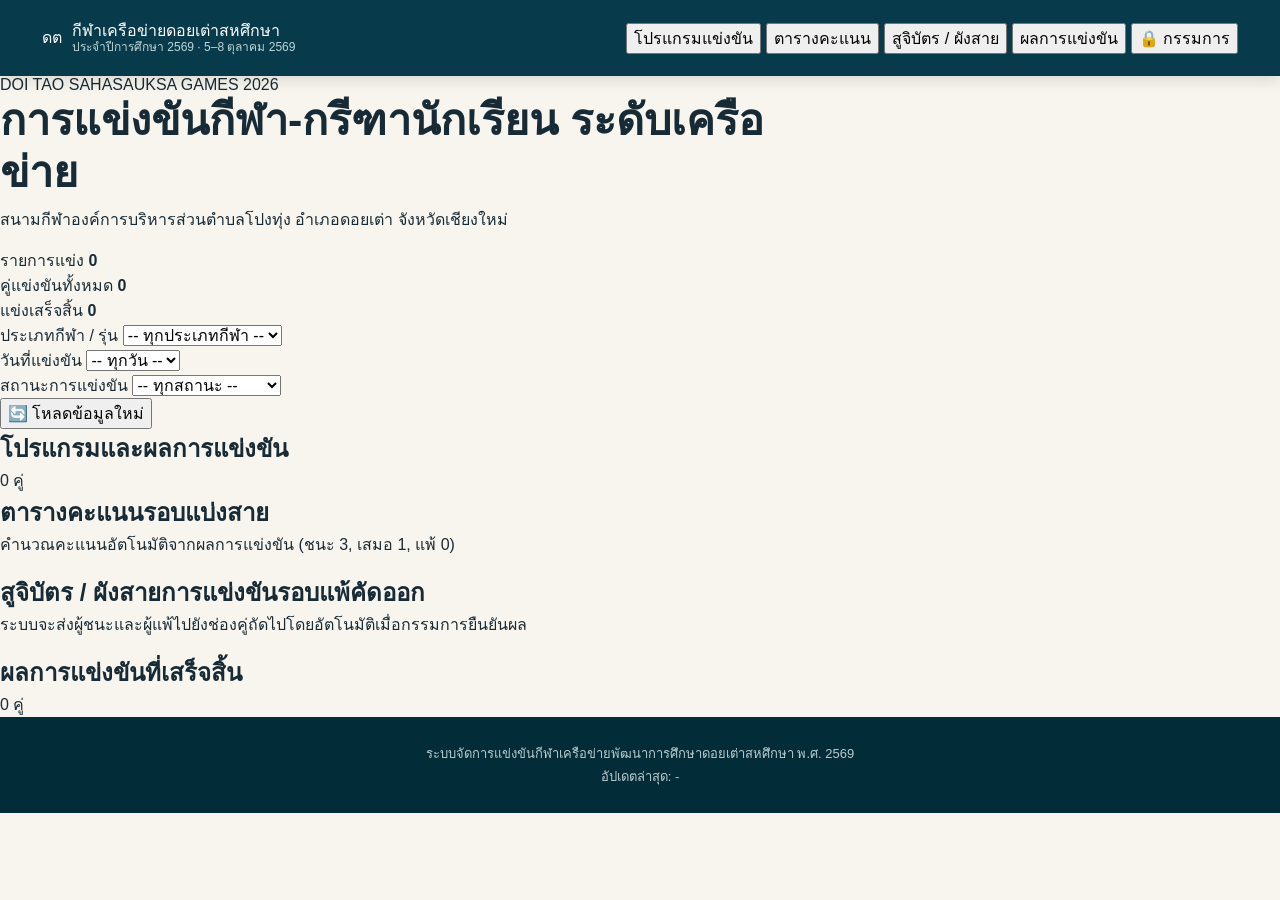
==== commit 929f4234: "Update index.html" ====
--- a/index.html
+++ b/index.html
@@ -3,177 +3,162 @@
 <head>
   <meta charset="UTF-8">
   <meta name="viewport" content="width=device-width, initial-scale=1.0">
-  <title>การแข่งขันกีฬาเครือข่ายดอยเต่าสหศึกษา ปีการศึกษา 2569</title>
-  <meta name="theme-color" content="#073b4c">
+  <title>การแข่งขันกีฬา-กรีฑานักเรียน เครือข่ายดอยเต่าสหศึกษา 2569</title>
   <link rel="stylesheet" href="style.css">
 </head>
 <body>
   <header class="site-header">
     <div class="header-inner">
-      <a class="brand" href="#home" aria-label="หน้าหลัก">
-        <span class="brand-mark">ก</span>
-        <span>
+      <div class="brand">
+        <div class="brand-badge">ดต</div>
+        <div>
           <strong>กีฬาเครือข่ายดอยเต่าสหศึกษา</strong>
-          <small>ปีการศึกษา 2569</small>
-        </span>
-      </a>
+          <small>ประจำปีการศึกษา 2569 · 5–8 ตุลาคม 2569</small>
+        </div>
+      </div>
       <nav class="nav">
-        <button class="nav-link active" data-view="schedule">โปรแกรมแข่งขัน</button>
-        <button class="nav-link" data-view="bracket">สูจิบัตร / ผังสาย</button>
-        <button class="nav-link" data-view="results">ผลการแข่งขัน</button>
-        <button class="judge-button" id="openJudge">สำหรับกรรมการ</button>
+        <button class="nav-btn active" data-view="schedule">โปรแกรมแข่งขัน</button>
+        <button class="nav-btn" data-view="standings">ตารางคะแนน</button>
+        <button class="nav-btn" data-view="bracket">สูจิบัตร / ผังสาย</button>
+        <button class="nav-btn" data-view="results">ผลการแข่งขัน</button>
+        <button class="judge-access-btn" id="openJudgeModal">🔒 กรรมการ</button>
       </nav>
     </div>
   </header>
 
-  <main class="container">
-    <section class="hero" id="home">
-      <div>
-        <p class="eyebrow">DOI TAO SAHASAUKSA EDUCATION NETWORK</p>
-        <h1 id="eventName">การแข่งขันกีฬาเครือข่ายดอยเต่าสหศึกษา</h1>
-        <p class="hero-description" id="eventDetail">กำลังเชื่อมต่อข้อมูลการแข่งขัน…</p>
+  <main class="main-container">
+    <section class="hero-banner">
+      <div class="hero-text">
+        <span class="hero-chip">DOI TAO SAHASAUKSA GAMES 2026</span>
+        <h1 id="eventName">การแข่งขันกีฬา-กรีฑานักเรียน ระดับเครือข่าย</h1>
+        <p id="eventMeta">สนามกีฬาองค์การบริหารส่วนตำบลโปงทุ่ง อำเภอดอยเต่า จังหวัดเชียงใหม่</p>
       </div>
-      <div class="hero-status">
-        <span class="pulse"></span>
-        <span id="liveStatus">อัปเดตผลการแข่งขัน</span>
+      <div class="hero-stats">
+        <div class="stat-box">
+          <span class="stat-label">รายการแข่ง</span>
+          <strong id="statCompetitions">0</strong>
+        </div>
+        <div class="stat-box">
+          <span class="stat-label">คู่แข่งขันทั้งหมด</span>
+          <strong id="statMatches">0</strong>
+        </div>
+        <div class="stat-box">
+          <span class="stat-label">แข่งเสร็จสิ้น</span>
+          <strong id="statFinished">0</strong>
+        </div>
       </div>
     </section>
 
-    <section class="stats" id="stats">
-      <article class="stat-card">
-        <span>รายการแข่งขัน</span>
-        <strong id="sportCount">–</strong>
-      </article>
-      <article class="stat-card">
-        <span>จำนวนคู่แข่งขัน</span>
-        <strong id="matchCount">–</strong>
-      </article>
-      <article class="stat-card">
-        <span>แข่งขันจบแล้ว</span>
-        <strong id="finishedCount">–</strong>
-      </article>
-      <article class="stat-card">
-        <span>กำลังแข่งขัน</span>
-        <strong id="liveCount">–</strong>
-      </article>
+    <section class="filter-bar">
+      <div class="filter-group">
+        <label for="compFilter">ประเภทกีฬา / รุ่น</label>
+        <select id="compFilter">
+          <option value="">-- ทุกประเภทกีฬา --</option>
+        </select>
+      </div>
+      <div class="filter-group">
+        <label for="dateFilter">วันที่แข่งขัน</label>
+        <select id="dateFilter">
+          <option value="">-- ทุกวัน --</option>
+        </select>
+      </div>
+      <div class="filter-group">
+        <label for="statusFilter">สถานะการแข่งขัน</label>
+        <select id="statusFilter">
+          <option value="">-- ทุกสถานะ --</option>
+          <option value="scheduled">ยังไม่แข่งขัน</option>
+          <option value="live">กำลังแข่งขัน 🟢</option>
+          <option value="finished">จบการแข่งขันแล้ว</option>
+        </select>
+      </div>
+      <button class="btn-refresh" id="btnRefresh">🔄 โหลดข้อมูลใหม่</button>
     </section>
 
-    <section class="filters">
-      <div class="field">
-        <label for="competitionFilter">ชนิดกีฬา / รุ่น</label>
-        <select id="competitionFilter">
-          <option value="">ทุกประเภทการแข่งขัน</option>
-        </select>
+    <!-- VIEWS -->
+    <div class="view-panel active" id="scheduleView">
+      <div class="panel-header">
+        <h2>โปรแกรมและผลการแข่งขัน</h2>
+        <span class="count-badge" id="scheduleCount">0 คู่</span>
       </div>
-      <div class="field">
-        <label for="dateFilter">วันแข่งขัน</label>
-        <select id="dateFilter">
-          <option value="">ทุกวัน</option>
-        </select>
+      <div class="matches-grid" id="scheduleList"></div>
+    </div>
+
+    <div class="view-panel" id="standingsView">
+      <div class="panel-header">
+        <h2>ตารางคะแนนรอบแบ่งสาย</h2>
+        <p class="panel-sub">คำนวณคะแนนอัตโนมัติจากผลการแข่งขัน (ชนะ 3, เสมอ 1, แพ้ 0)</p>
       </div>
-      <div class="field">
-        <label for="statusFilter">สถานะ</label>
-        <select id="statusFilter">
-          <option value="">ทุกสถานะ</option>
-          <option value="scheduled">ยังไม่แข่ง</option>
-          <option value="live">กำลังแข่งขัน</option>
-          <option value="finished">จบการแข่งขัน</option>
-        </select>
+      <div id="standingsContainer"></div>
+    </div>
+
+    <div class="view-panel" id="bracketView">
+      <div class="panel-header">
+        <h2>สูจิบัตร / ผังสายการแข่งขันรอบแพ้คัดออก</h2>
+        <p class="panel-sub">ระบบจะส่งผู้ชนะและผู้แพ้ไปยังช่องคู่ถัดไปโดยอัตโนมัติเมื่อกรรมการยืนยันผล</p>
       </div>
-      <button class="secondary-button" id="refreshButton">รีเฟรชข้อมูล</button>
-    </section>
+      <div id="bracketContainer"></div>
+    </div>
 
-    <section class="content-section view active" id="scheduleView">
-      <div class="section-title">
-        <div>
-          <p class="eyebrow">MATCH SCHEDULE</p>
-          <h2>โปรแกรมการแข่งขัน</h2>
-        </div>
-        <span class="result-count" id="scheduleCount"></span>
+    <div class="view-panel" id="resultsView">
+      <div class="panel-header">
+        <h2>ผลการแข่งขันที่เสร็จสิ้น</h2>
+        <span class="count-badge" id="resultsCount">0 คู่</span>
       </div>
-      <div class="match-list" id="scheduleList"></div>
-    </section>
-
-    <section class="content-section view" id="bracketView">
-      <div class="section-title">
-        <div>
-          <p class="eyebrow">TOURNAMENT BRACKET</p>
-          <h2>สูจิบัตร / ผังสายการแข่งขัน</h2>
-        </div>
-      </div>
-      <div class="notice">
-        ผังสายจะแสดงทีมที่ผ่านเข้ารอบทันทีเมื่อกรรมการยืนยันผลการแข่งขัน
-      </div>
-      <div id="bracketList"></div>
-    </section>
-
-    <section class="content-section view" id="resultsView">
-      <div class="section-title">
-        <div>
-          <p class="eyebrow">MATCH RESULTS</p>
-          <h2>ผลการแข่งขัน</h2>
-        </div>
-      </div>
-      <div class="match-list" id="resultsList"></div>
-    </section>
+      <div class="matches-grid" id="resultsList"></div>
+    </div>
   </main>
 
-  <footer>
-    <p>การแข่งขันกีฬา-กรีฑานักเรียน ระดับเครือข่ายพัฒนาการศึกษาดอยเต่าสหศึกษา ประจำปีการศึกษา 2569</p>
-    <p id="lastUpdated">ยังไม่มีข้อมูลการอัปเดต</p>
+  <footer class="site-footer">
+    <p>ระบบจัดการแข่งขันกีฬาเครือข่ายพัฒนาการศึกษาดอยเต่าสหศึกษา พ.ศ. 2569</p>
+    <p id="lastUpdated">อัปเดตล่าสุด: -</p>
   </footer>
 
-  <dialog id="judgeDialog">
-    <form method="dialog" class="judge-modal" id="judgeForm">
+  <!-- JUDGE MODAL -->
+  <dialog id="judgeDialog" class="modal">
+    <form method="dialog" class="modal-card" id="judgeForm">
       <div class="modal-header">
-        <div>
-          <p class="eyebrow">JUDGE PANEL</p>
-          <h2>บันทึกผลการแข่งขัน</h2>
+        <h3>ระบบบันทึกผลการแข่งขัน (กรรมการ)</h3>
+        <button type="button" class="btn-close" id="closeModal">✕</button>
+      </div>
+      <div class="modal-body">
+        <div class="form-row">
+          <div class="filter-group">
+            <label for="judgeCode">รหัสผ่านกรรมการ</label>
+            <input type="password" id="judgeCode" required placeholder="กรอกรหัสผ่าน">
+          </div>
+          <div class="filter-group">
+            <label for="judgeName">ชื่อกรรมการ / ผู้บันทึก</label>
+            <input type="text" id="judgeName" required placeholder="ระบุชื่อ-นามสกุล">
+          </div>
         </div>
-        <button class="icon-button" value="cancel" aria-label="ปิด">×</button>
+
+        <div class="filter-group">
+          <label for="judgeMatchSelect">เลือกคู่แข่งขันที่ต้องการบันทึก</label>
+          <select id="judgeMatchSelect" required></select>
+        </div>
+
+        <div class="score-input-box">
+          <div class="team-score-side">
+            <span id="labelTeamA" class="team-label-name">ทีม A</span>
+            <input type="number" id="scoreA" min="0" value="0" required class="score-input">
+          </div>
+          <div class="score-vs">VS</div>
+          <div class="team-score-side">
+            <span id="labelTeamB" class="team-label-name">ทีม B</span>
+            <input type="number" id="scoreB" min="0" value="0" required class="score-input">
+          </div>
+        </div>
+
+        <div class="filter-group">
+          <label for="judgeNote">หมายเหตุเพิ่มเติม (ถ้ามี)</label>
+          <input type="text" id="judgeNote" placeholder="เช่น ชนะจุดโทษ, ยุติการแข่งขัน">
+        </div>
+
+        <div class="modal-msg" id="modalMessage"></div>
       </div>
-
-      <p class="modal-help">
-        เมื่อยืนยันผล ผู้ชนะและผู้แพ้จะถูกส่งไปยังคู่ถัดไปตามผังโดยอัตโนมัติ
-      </p>
-
-      <div class="field">
-        <label for="judgeCode">รหัสกรรมการ</label>
-        <input id="judgeCode" type="password" autocomplete="current-password" required placeholder="กรอกรหัสกรรมการ">
-      </div>
-
-      <div class="field">
-        <label for="judgeName">ชื่อกรรมการ</label>
-        <input id="judgeName" type="text" required placeholder="เช่น นายสมชาย ใจดี">
-      </div>
-
-      <div class="field">
-        <label for="judgeMatch">เลือกคู่แข่งขัน</label>
-        <select id="judgeMatch" required></select>
-      </div>
-
-      <div class="score-grid">
-        <div class="field">
-          <label id="teamALabel" for="scoreA">ทีม A</label>
-          <input id="scoreA" type="number" min="0" inputmode="numeric" required>
-        </div>
-        <div class="vs">VS</div>
-        <div class="field">
-          <label id="teamBLabel" for="scoreB">ทีม B</label>
-          <input id="scoreB" type="number" min="0" inputmode="numeric" required>
-        </div>
-      </div>
-
-      <div class="field">
-        <label for="judgeNote">หมายเหตุ</label>
-        <textarea id="judgeNote" rows="3" placeholder="ระบุรายละเอียดเพิ่มเติม หากมี"></textarea>
-      </div>
-
-      <p class="form-message" id="formMessage"></p>
-
-      <div class="modal-actions">
-        <button class="secondary-button" value="cancel">ยกเลิก</button>
-        <button class="primary-button" type="submit" id="saveResultButton">ยืนยันและบันทึกผล</button>
+      <div class="modal-footer">
+        <button type="button" class="btn-secondary" id="btnSetLive">🔴 เปลี่ยนสถานะเป็นกำลังแข่ง</button>
+        <button type="submit" class="btn-primary" id="btnSubmitScore">💾 ยันยันบันทึกผลการแข่งขัน</button>
       </div>
     </form>
   </dialog>
--- a/style.css
+++ b/style.css
@@ -0,0 +1,301 @@
+@import url('https://fonts.googleapis.com/css2?family=Kanit:wght@300;400;500;600;700&family=Prompt:wght@400;500;600;700&display=swap');
+
+:root {
+  --navy: #073b4c;
+  --navy-dark: #032c39;
+  --teal: #0b7a75;
+  --gold: #e7b85b;
+  --cream: #f8f5ee;
+  --white: #ffffff;
+  --text: #172b36;
+  --muted: #60717a;
+  --line: #dce5e4;
+  --danger: #bb3e45;
+  --success: #20855c;
+  --shadow: 0 14px 40px rgba(7, 59, 76, .10);
+}
+
+* { box-sizing: border-box; }
+
+body {
+  margin: 0;
+  background: var(--cream);
+  color: var(--text);
+  font-family: "Kanit", sans-serif;
+}
+
+button, input, select, textarea { font: inherit; }
+button { cursor: pointer; }
+
+.site-header {
+  background: var(--navy);
+  color: var(--white);
+  position: sticky;
+  top: 0;
+  z-index: 10;
+  box-shadow: 0 3px 16px rgba(0,0,0,.14);
+}
+
+.header-inner {
+  max-width: 1240px;
+  min-height: 76px;
+  padding: 12px 22px;
+  margin: auto;
+  display: flex;
+  align-items: center;
+  justify-content: space-between;
+  gap: 24px;
+}
+
+.brand {
+  display: flex;
+  align-items: center;
+  gap: 10px;
+  color: inherit;
+  text-decoration: none;
+}
+
+.brand-mark {
+  width: 42px;
+  height: 42px;
+  display: grid;
+  place-items: center;
+  border: 2px solid var(--gold);
+  border-radius: 50%;
+  color: var(--gold);
+  font-size: 23px;
+  font-weight: 700;
+}
+
+.brand strong, .brand small { display: block; line-height: 1.22; }
+.brand strong { font-size: 16px; font-weight: 500; }
+.brand small { color: #bfd6d6; font-size: 12px; }
+
+.nav { display: flex; align-items: center; gap: 5px; }
+.nav-link, .judge-button {
+  border: 0;
+  border-radius: 8px;
+  padding: 9px 12px;
+  background: transparent;
+  color: #dbeeee;
+}
+.nav-link:hover, .nav-link.active { background: rgba(255,255,255,.13); color: #fff; }
+.judge-button { margin-left: 8px; background: var(--gold); color: #3c2a0a; font-weight: 600; }
+.judge-button:hover { background: #f2cc7b; }
+
+.container { max-width: 1240px; padding: 26px 22px 46px; margin: auto; }
+
+.hero {
+  padding: 34px;
+  display: flex;
+  justify-content: space-between;
+  align-items: flex-start;
+  gap: 20px;
+  border-radius: 18px;
+  color: white;
+  background: linear-gradient(128deg, var(--navy) 0%, #0b6870 100%);
+  box-shadow: var(--shadow);
+}
+
+.eyebrow {
+  margin: 0 0 5px;
+  color: var(--gold);
+  letter-spacing: .12em;
+  font-family: "Prompt", sans-serif;
+  font-size: 11px;
+  font-weight: 600;
+}
+
+h1, h2, p { margin-top: 0; }
+h1 { max-width: 790px; margin-bottom: 8px; font-size: clamp(27px, 4vw, 43px); line-height: 1.22; }
+h2 { margin-bottom: 0; font-size: 24px; }
+.hero-description { margin-bottom: 0; color: #cfe3e3; font-size: 16px; }
+.hero-status {
+  flex: 0 0 auto;
+  display: flex;
+  gap: 8px;
+  align-items: center;
+  border: 1px solid rgba(255,255,255,.25);
+  border-radius: 999px;
+  padding: 8px 13px;
+  font-size: 13px;
+}
+.pulse { width: 9px; height: 9px; border-radius: 50%; background: #77e0a8; box-shadow: 0 0 0 5px rgba(119,224,168,.17); }
+
+.stats {
+  display: grid;
+  grid-template-columns: repeat(4, 1fr);
+  gap: 14px;
+  margin: 22px 0;
+}
+.stat-card {
+  padding: 17px 19px;
+  background: #fff;
+  border: 1px solid var(--line);
+  border-radius: 13px;
+}
+.stat-card span { display: block; color: var(--muted); font-size: 13px; }
+.stat-card strong { display: block; margin-top: 2px; color: var(--navy); font-size: 27px; }
+
+.filters {
+  display: grid;
+  grid-template-columns: 1.5fr 1fr 1fr auto;
+  align-items: end;
+  gap: 12px;
+  padding: 16px;
+  background: white;
+  border: 1px solid var(--line);
+  border-radius: 13px;
+}
+
+.field label { display: block; margin-bottom: 5px; color: #40535a; font-size: 13px; font-weight: 500; }
+.field input, .field select, .field textarea {
+  width: 100%;
+  padding: 10px 11px;
+  border: 1px solid #cbd8d8;
+  border-radius: 8px;
+  color: var(--text);
+  background: #fff;
+  outline: none;
+}
+.field input:focus, .field select:focus, .field textarea:focus { border-color: var(--teal); box-shadow: 0 0 0 3px rgba(11,122,117,.12); }
+.field textarea { resize: vertical; }
+
+.primary-button, .secondary-button {
+  min-height: 42px;
+  border-radius: 8px;
+  padding: 9px 14px;
+  font-weight: 500;
+}
+.primary-button { border: 0; background: var(--teal); color: white; }
+.primary-button:hover { background: #086560; }
+.secondary-button { border: 1px solid #becdcd; background: white; color: var(--navy); }
+.secondary-button:hover { background: #f0f6f5; }
+
+.content-section { margin-top: 27px; }
+.view { display: none; }
+.view.active { display: block; }
+.section-title { display: flex; align-items: end; justify-content: space-between; margin-bottom: 13px; }
+.result-count { color: var(--muted); font-size: 13px; }
+
+.match-list { display: grid; gap: 10px; }
+.match-card {
+  display: grid;
+  grid-template-columns: 145px 1fr auto;
+  gap: 18px;
+  align-items: center;
+  padding: 16px 18px;
+  background: white;
+  border: 1px solid var(--line);
+  border-left: 5px solid #c7d5d5;
+  border-radius: 11px;
+}
+.match-card.finished { border-left-color: var(--success); }
+.match-card.live { border-left-color: var(--gold); }
+
+.match-meta { color: var(--muted); font-size: 13px; }
+.match-meta strong { display: block; color: var(--navy); font-size: 15px; }
+.teams { min-width: 0; }
+.team-line { display: flex; align-items: center; justify-content: space-between; gap: 15px; min-height: 27px; }
+.team-line + .team-line { border-top: 1px solid #edf1f1; }
+.team-name { overflow: hidden; text-overflow: ellipsis; white-space: nowrap; }
+.team-score { font-size: 18px; font-weight: 700; color: var(--navy); }
+.winner .team-name { color: var(--success); font-weight: 600; }
+.status {
+  min-width: 86px;
+  padding: 5px 9px;
+  border-radius: 999px;
+  text-align: center;
+  background: #edf3f2;
+  color: #5d7174;
+  font-size: 12px;
+}
+.status.finished { background: #e4f5eb; color: #15754a; }
+.status.live { background: #fff3d7; color: #996500; }
+
+.notice {
+  margin-bottom: 15px;
+  padding: 12px 15px;
+  border-left: 4px solid var(--gold);
+  border-radius: 7px;
+  background: #fff7e7;
+  color: #725827;
+  font-size: 14px;
+}
+
+.bracket-sport {
+  overflow-x: auto;
+  margin-bottom: 23px;
+  padding: 18px;
+  border: 1px solid var(--line);
+  border-radius: 13px;
+  background: white;
+}
+.bracket-sport h3 { margin: 0 0 15px; color: var(--navy); font-size: 18px; }
+.bracket-grid { display: grid; grid-template-columns: repeat(3, minmax(220px, 1fr)); gap: 18px; min-width: 720px; }
+.bracket-column h4 { margin: 0 0 8px; color: var(--muted); font-size: 13px; font-weight: 500; }
+.bracket-match { margin-bottom: 11px; padding: 9px; border: 1px solid #dce6e5; border-radius: 8px; background: #fff; }
+.bracket-match .bracket-number { display: block; margin-bottom: 6px; color: var(--teal); font-size: 11px; font-weight: 600; }
+.bracket-team { display: flex; justify-content: space-between; gap: 6px; padding: 3px 0; font-size: 13px; }
+.bracket-team + .bracket-team { border-top: 1px solid #edf1f1; }
+
+dialog {
+  width: min(580px, calc(100% - 26px));
+  border: 0;
+  border-radius: 15px;
+  padding: 0;
+  box-shadow: 0 18px 70px rgba(0,0,0,.3);
+}
+dialog::backdrop { background: rgba(3, 30, 39, .7); }
+.judge-modal { padding: 22px; }
+.modal-header { display: flex; align-items: start; justify-content: space-between; gap: 20px; }
+.modal-header h2 { font-size: 24px; }
+.icon-button { border: 0; background: transparent; color: var(--muted); font-size: 29px; line-height: 1; }
+.modal-help { color: var(--muted); font-size: 13px; }
+.judge-modal .field { margin-top: 13px; }
+.score-grid { display: grid; grid-template-columns: 1fr 36px 1fr; gap: 10px; align-items: end; margin-top: 13px; }
+.score-grid .field { margin: 0; }
+.vs { padding-bottom: 9px; color: var(--muted); text-align: center; font-weight: 700; }
+.modal-actions { display: flex; justify-content: flex-end; gap: 10px; margin-top: 20px; }
+.form-message { min-height: 20px; margin: 13px 0 0; color: var(--danger); font-size: 13px; }
+.form-message.success { color: var(--success); }
+
+.empty, .loading {
+  padding: 30px;
+  border: 1px dashed #b9c9c8;
+  border-radius: 11px;
+  color: var(--muted);
+  text-align: center;
+  background: white;
+}
+
+footer {
+  padding: 24px 20px;
+  color: #b8cccc;
+  background: var(--navy-dark);
+  text-align: center;
+  font-size: 13px;
+}
+footer p { margin: 2px 0; }
+
+@media (max-width: 820px) {
+  .header-inner, .hero { align-items: stretch; flex-direction: column; }
+  .nav { overflow-x: auto; padding-bottom: 2px; }
+  .nav-link { white-space: nowrap; }
+  .stats { grid-template-columns: repeat(2, 1fr); }
+  .filters { grid-template-columns: 1fr 1fr; }
+  .filters .secondary-button { grid-column: 1 / -1; }
+  .match-card { grid-template-columns: 1fr auto; gap: 10px; }
+  .match-meta { grid-column: 1 / -1; }
+}
+
+@media (max-width: 500px) {
+  .container { padding: 17px 13px 32px; }
+  .hero { padding: 23px 19px; }
+  .brand strong { font-size: 14px; }
+  .stats { gap: 9px; }
+  .stat-card { padding: 13px; }
+  .filters { grid-template-columns: 1fr; }
+  .match-card { padding: 14px; }
+  .status { display: none; }
+}
